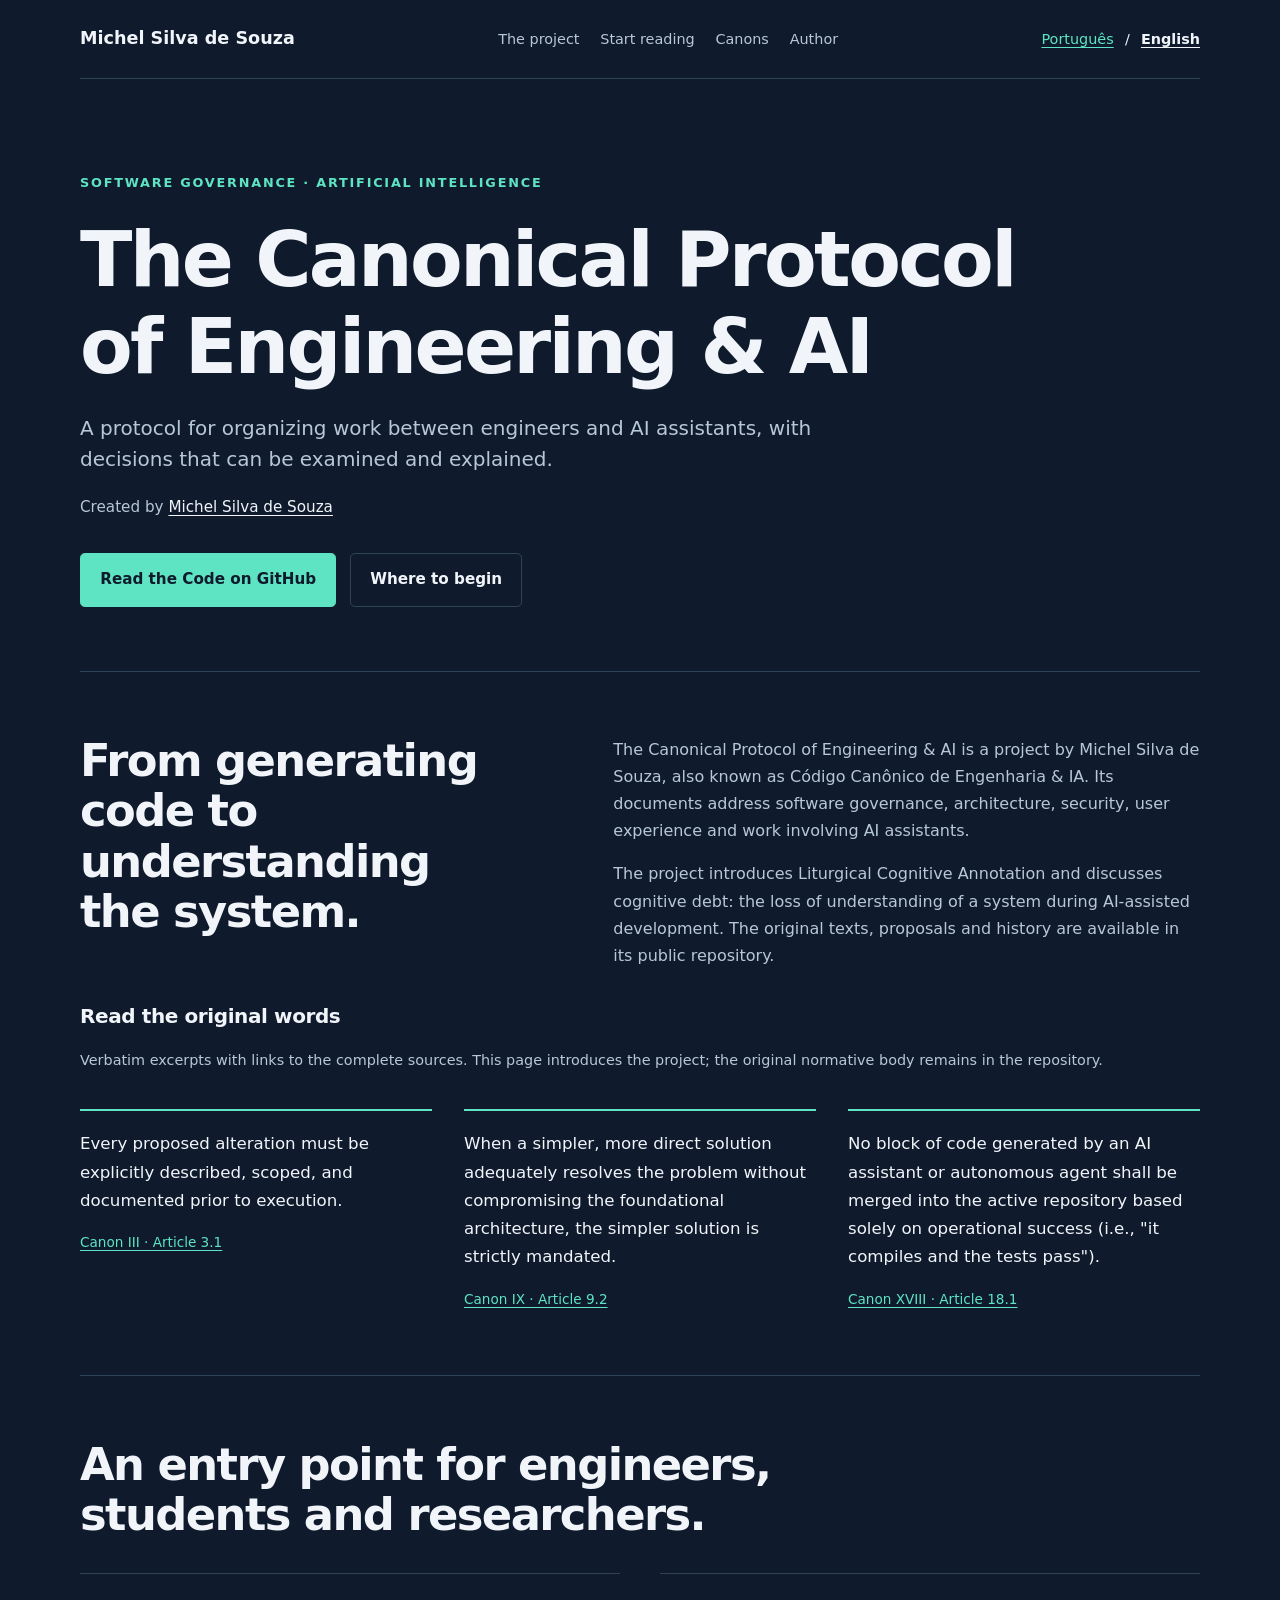
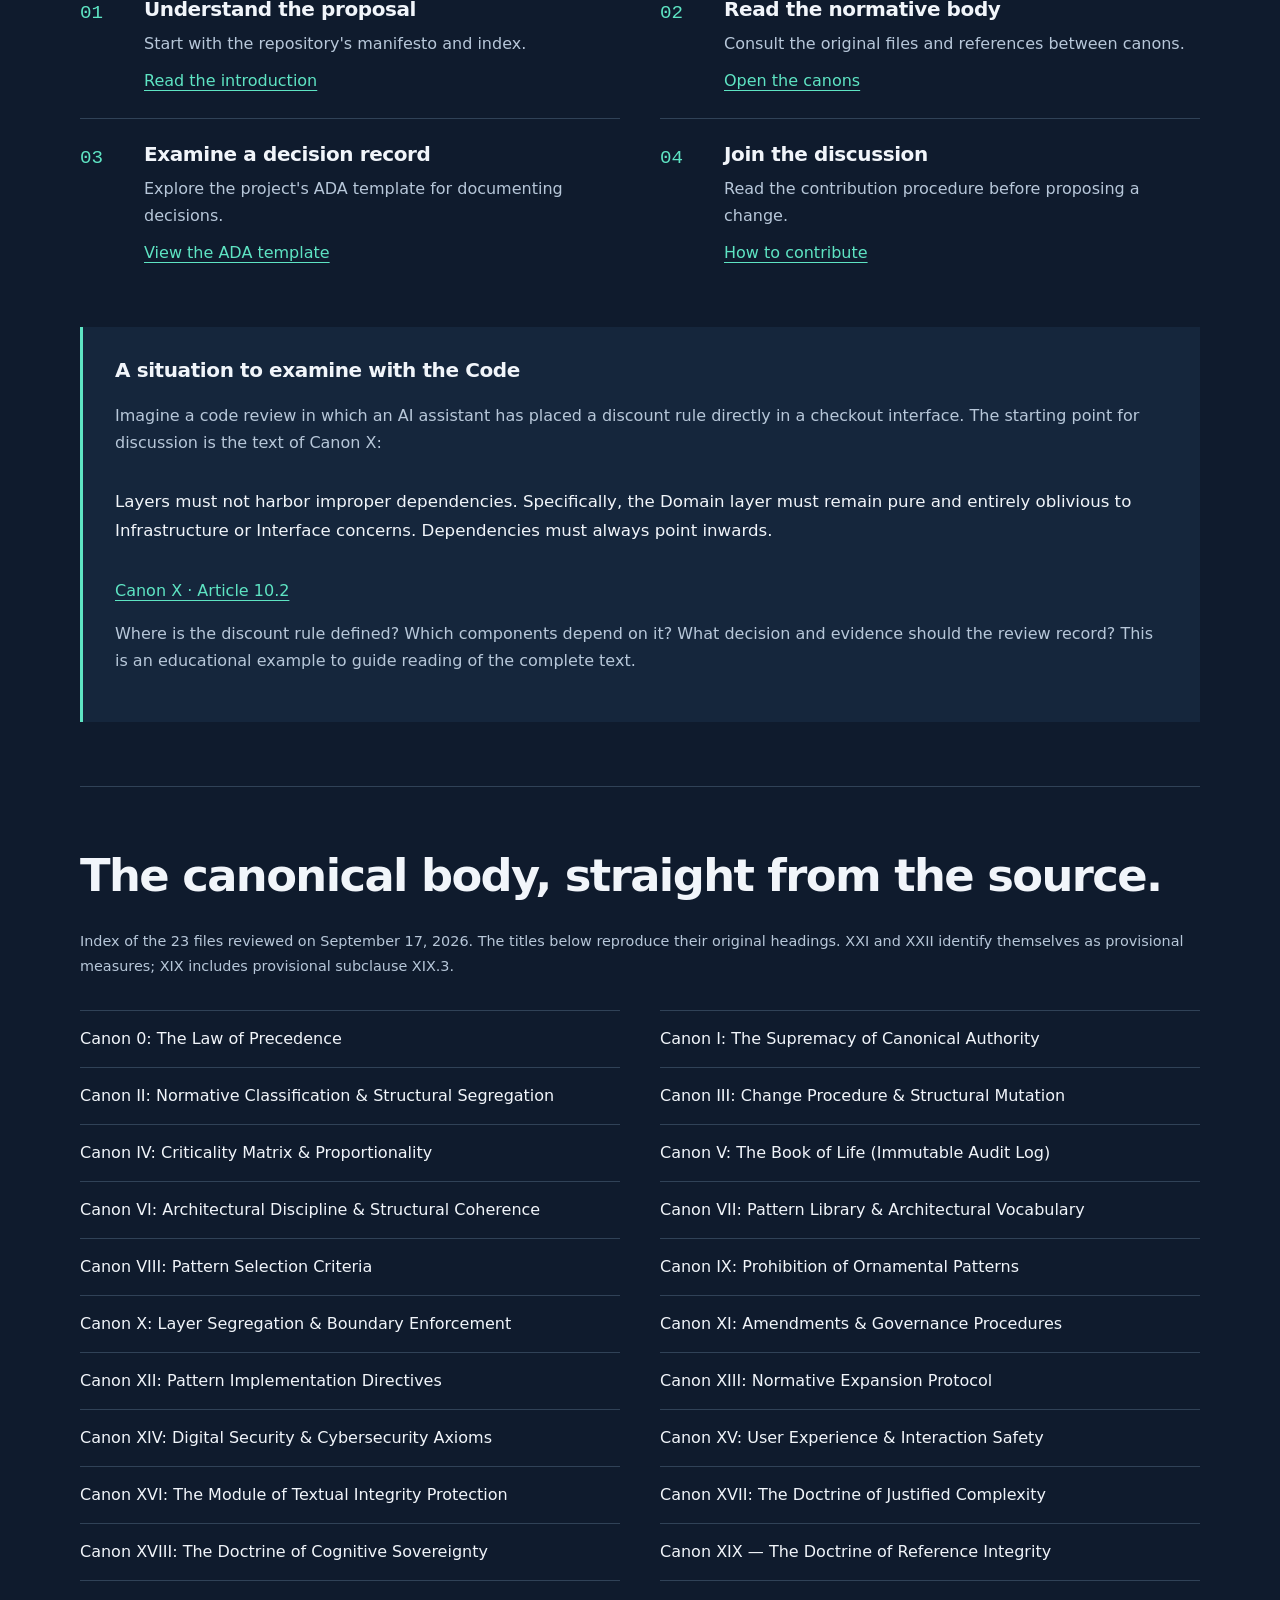
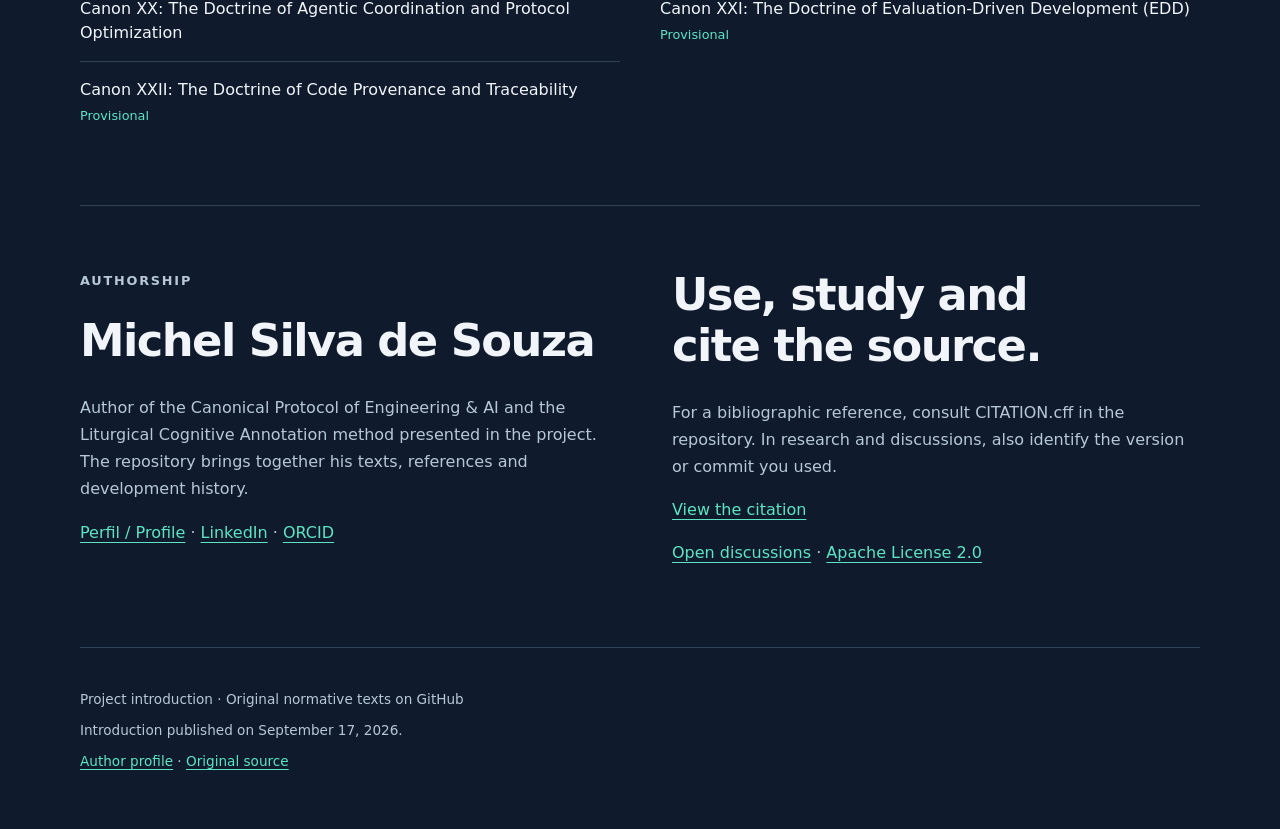
==== canonical-engineering-ai/index.html @ 87d405fc "docs: publish bilingual Canonical Protocol introduction with search metadata Add source-linked proje" ====
<!doctype html>
<html lang="en">
<head>
<!-- Class C: project presentation. Original normative text is maintained in the source repository. -->
<meta charset="utf-8">
<meta name="viewport" content="width=device-width, initial-scale=1">
<title>Canonical Protocol of Engineering &amp; AI | Michel Silva de Souza</title>
<meta name="description" content="Explore Michel Silva de Souza's Canonical Protocol of Engineering &amp; AI: software governance, architecture and cognitive sovereignty, with links to the original canons.">
<meta name="author" content="Michel Silva de Souza">
<meta name="robots" content="index, follow, max-snippet:-1, max-image-preview:large">
<meta name="theme-color" content="#0f1b2d">
<link rel="canonical" href="https://njfw50.github.io/canonical-engineering-ai/">
<link rel="alternate" hreflang="pt-BR" href="https://njfw50.github.io/codigo-canonico-engenharia-ia/">
<link rel="alternate" hreflang="en" href="https://njfw50.github.io/canonical-engineering-ai/">
<link rel="alternate" hreflang="x-default" href="https://njfw50.github.io/codigo-canonico-engenharia-ia/">
<meta property="og:type" content="website">
<meta property="og:title" content="Canonical Protocol of Engineering &amp; AI | Michel Silva de Souza">
<meta property="og:description" content="Explore Michel Silva de Souza's Canonical Protocol of Engineering &amp; AI: software governance, architecture and cognitive sovereignty, with links to the original canons.">
<meta property="og:url" content="https://njfw50.github.io/canonical-engineering-ai/">
<meta property="og:locale" content="en_US">
<meta name="twitter:card" content="summary">
<meta name="twitter:title" content="Canonical Protocol of Engineering &amp; AI | Michel Silva de Souza">
<meta name="twitter:description" content="Explore Michel Silva de Souza's Canonical Protocol of Engineering &amp; AI: software governance, architecture and cognitive sovereignty, with links to the original canons.">
<link rel="icon" type="image/svg+xml" href="data:image/svg+xml,%3Csvg xmlns='http://www.w3.org/2000/svg' viewBox='0 0 64 64'%3E%3Crect width='64' height='64' rx='12' fill='%230f1b2d'/%3E%3Ctext x='32' y='44' text-anchor='middle' font-family='system-ui' font-size='36' font-weight='800' fill='%235ee4c3'%3EC%3C/text%3E%3C/svg%3E">
<link rel="stylesheet" href="/canonical.css">
<script type="application/ld+json">{
  "@context": "https://schema.org",
  "@graph": [
    {
      "@type": "WebPage",
      "@id": "https://njfw50.github.io/canonical-engineering-ai/#page",
      "url": "https://njfw50.github.io/canonical-engineering-ai/",
      "name": "The Canonical Protocol of Engineering & AI",
      "description": "Explore Michel Silva de Souza's Canonical Protocol of Engineering & AI: software governance, architecture and cognitive sovereignty, with links to the original canons.",
      "inLanguage": "en",
      "mainEntity": {
        "@id": "https://github.com/njfw50/codigo-canonico-engenharia-ai#project"
      }
    },
    {
      "@type": "CreativeWork",
      "@id": "https://github.com/njfw50/codigo-canonico-engenharia-ai#project",
      "name": "The Canonical Protocol of Engineering & AI",
      "alternateName": "Código Canônico de Engenharia & IA",
      "url": "https://github.com/njfw50/codigo-canonico-engenharia-ai",
      "author": {
        "@type": "Person",
        "name": "Michel Silva de Souza",
        "url": "https://njfw50.github.io/"
      },
      "inLanguage": "en",
      "license": "https://github.com/njfw50/codigo-canonico-engenharia-ai/blob/main/LICENSE"
    }
  ]
}</script>
</head>
<body>
<a class="skip" href="#main">Skip to content</a>
<div class="wrap">
<header class="topbar">
<a class="brand" href="/">Michel Silva de Souza</a>
<nav aria-label="Main navigation"><a href="#projeto">The project</a><a href="#leitura">Start reading</a><a href="#canones">Canons</a><a href="#autoria">Author</a></nav>
<div class="languages" aria-label="Language"><a href="/codigo-canonico-engenharia-ia/" lang="pt-BR" hreflang="pt-BR">Português</a><span aria-hidden="true">/</span><a href="/canonical-engineering-ai/" lang="en" hreflang="en" aria-current="page">English</a></div>
</header>
<main id="main">
<div class="hero">
<p class="eyebrow">SOFTWARE GOVERNANCE · ARTIFICIAL INTELLIGENCE</p>
<h1>The Canonical Protocol of Engineering &amp; AI</h1>
<p class="lead">A protocol for organizing work between engineers and AI assistants, with decisions that can be examined and explained.</p>
<p class="byline">Created by <a class="name" href="#autoria">Michel Silva de Souza</a></p>
<div class="actions"><a class="button primary" href="https://github.com/njfw50/codigo-canonico-engenharia-ai">Read the Code on GitHub</a><a class="button secondary" href="#leitura">Where to begin</a></div>
</div>
<section class="content" id="projeto">
<div class="intro-grid"><h2>From generating code to understanding the system.</h2><div><p>The Canonical Protocol of Engineering & AI is a project by Michel Silva de Souza, also known as Código Canônico de Engenharia & IA. Its documents address software governance, architecture, security, user experience and work involving AI assistants.</p><p>The project introduces Liturgical Cognitive Annotation and discusses cognitive debt: the loss of understanding of a system during AI-assisted development. The original texts, proposals and history are available in its public repository.</p></div></div>
<h3>Read the original words</h3><p class="small">Verbatim excerpts with links to the complete sources. This page introduces the project; the original normative body remains in the repository.</p>
<div class="quotes"><figure><blockquote lang="en" cite="https://github.com/njfw50/codigo-canonico-engenharia-ai/blob/main/laws/law03_change_procedure.md">Every proposed alteration must be explicitly described, scoped, and documented prior to execution.</blockquote><figcaption><a href="https://github.com/njfw50/codigo-canonico-engenharia-ai/blob/main/laws/law03_change_procedure.md">Canon III · Article 3.1</a></figcaption></figure>
<figure><blockquote lang="en" cite="https://github.com/njfw50/codigo-canonico-engenharia-ai/blob/main/laws/law09_no_ornamental_patterns.md">When a simpler, more direct solution adequately resolves the problem without compromising the foundational architecture, the simpler solution is strictly mandated.</blockquote><figcaption><a href="https://github.com/njfw50/codigo-canonico-engenharia-ai/blob/main/laws/law09_no_ornamental_patterns.md">Canon IX · Article 9.2</a></figcaption></figure>
<figure><blockquote lang="en" cite="https://github.com/njfw50/codigo-canonico-engenharia-ai/blob/main/laws/law18_cognitive_sovereignty.md">No block of code generated by an AI assistant or autonomous agent shall be merged into the active repository based solely on operational success (i.e., &quot;it compiles and the tests pass&quot;).</blockquote><figcaption><a href="https://github.com/njfw50/codigo-canonico-engenharia-ai/blob/main/laws/law18_cognitive_sovereignty.md">Canon XVIII · Article 18.1</a></figcaption></figure></div>
</section>
<section class="content" id="leitura"><h2>An entry point for engineers, students and researchers.</h2>
<ol class="reading"><li><span class="number" aria-hidden="true">01</span><div><h3>Understand the proposal</h3><p>Start with the repository's manifesto and index.</p><a href="https://github.com/njfw50/codigo-canonico-engenharia-ai/blob/main/README.md">Read the introduction</a></div></li>
<li><span class="number" aria-hidden="true">02</span><div><h3>Read the normative body</h3><p>Consult the original files and references between canons.</p><a href="https://github.com/njfw50/codigo-canonico-engenharia-ai/tree/main/laws/">Open the canons</a></div></li>
<li><span class="number" aria-hidden="true">03</span><div><h3>Examine a decision record</h3><p>Explore the project's ADA template for documenting decisions.</p><a href="https://github.com/njfw50/codigo-canonico-engenharia-ai/blob/main/template/ADA_template.md">View the ADA template</a></div></li>
<li><span class="number" aria-hidden="true">04</span><div><h3>Join the discussion</h3><p>Read the contribution procedure before proposing a change.</p><a href="https://github.com/njfw50/codigo-canonico-engenharia-ai/blob/main/CONTRIBUTING.md">How to contribute</a></div></li></ol>
<aside class="example"><h3>A situation to examine with the Code</h3><p>Imagine a code review in which an AI assistant has placed a discount rule directly in a checkout interface. The starting point for discussion is the text of Canon X:</p><blockquote lang="en" cite="https://github.com/njfw50/codigo-canonico-engenharia-ai/blob/main/laws/law10_layer_separation.md">Layers must not harbor improper dependencies. Specifically, the Domain layer must remain pure and entirely oblivious to Infrastructure or Interface concerns. Dependencies must always point inwards.</blockquote><a href="https://github.com/njfw50/codigo-canonico-engenharia-ai/blob/main/laws/law10_layer_separation.md">Canon X · Article 10.2</a><p>Where is the discount rule defined? Which components depend on it? What decision and evidence should the review record? This is an educational example to guide reading of the complete text.</p></aside>
</section>
<section class="content" id="canones"><h2>The canonical body, straight from the source.</h2><p class="small">Index of the 23 files reviewed on September 17, 2026. The titles below reproduce their original headings. XXI and XXII identify themselves as provisional measures; XIX includes provisional subclause XIX.3.</p>
<ul class="canon-list"><li><a lang="en" href="https://github.com/njfw50/codigo-canonico-engenharia-ai/blob/main/laws/law00_precedence.md">Canon 0: The Law of Precedence</a></li>
<li><a lang="en" href="https://github.com/njfw50/codigo-canonico-engenharia-ai/blob/main/laws/law01_authority.md">Canon I: The Supremacy of Canonical Authority</a></li>
<li><a lang="en" href="https://github.com/njfw50/codigo-canonico-engenharia-ai/blob/main/laws/law02_classification.md">Canon II: Normative Classification &amp; Structural Segregation</a></li>
<li><a lang="en" href="https://github.com/njfw50/codigo-canonico-engenharia-ai/blob/main/laws/law03_change_procedure.md">Canon III: Change Procedure &amp; Structural Mutation</a></li>
<li><a lang="en" href="https://github.com/njfw50/codigo-canonico-engenharia-ai/blob/main/laws/law04_criticality.md">Canon IV: Criticality Matrix &amp; Proportionality</a></li>
<li><a lang="en" href="https://github.com/njfw50/codigo-canonico-engenharia-ai/blob/main/laws/law05_book_of_life.md">Canon V: The Book of Life (Immutable Audit Log)</a></li>
<li><a lang="en" href="https://github.com/njfw50/codigo-canonico-engenharia-ai/blob/main/laws/law06_architecture.md">Canon VI: Architectural Discipline &amp; Structural Coherence</a></li>
<li><a lang="en" href="https://github.com/njfw50/codigo-canonico-engenharia-ai/blob/main/laws/law07_pattern_library.md">Canon VII: Pattern Library &amp; Architectural Vocabulary</a></li>
<li><a lang="en" href="https://github.com/njfw50/codigo-canonico-engenharia-ai/blob/main/laws/law08_pattern_selection.md">Canon VIII: Pattern Selection Criteria</a></li>
<li><a lang="en" href="https://github.com/njfw50/codigo-canonico-engenharia-ai/blob/main/laws/law09_no_ornamental_patterns.md">Canon IX: Prohibition of Ornamental Patterns</a></li>
<li><a lang="en" href="https://github.com/njfw50/codigo-canonico-engenharia-ai/blob/main/laws/law10_layer_separation.md">Canon X: Layer Segregation &amp; Boundary Enforcement</a></li>
<li><a lang="en" href="https://github.com/njfw50/codigo-canonico-engenharia-ai/blob/main/laws/law11_amendments.md">Canon XI: Amendments &amp; Governance Procedures</a></li>
<li><a lang="en" href="https://github.com/njfw50/codigo-canonico-engenharia-ai/blob/main/laws/law12_pattern_implementation.md">Canon XII: Pattern Implementation Directives</a></li>
<li><a lang="en" href="https://github.com/njfw50/codigo-canonico-engenharia-ai/blob/main/laws/law13_normative_expansion.md">Canon XIII: Normative Expansion Protocol</a></li>
<li><a lang="en" href="https://github.com/njfw50/codigo-canonico-engenharia-ai/blob/main/laws/law14_cybersecurity.md">Canon XIV: Digital Security &amp; Cybersecurity Axioms</a></li>
<li><a lang="en" href="https://github.com/njfw50/codigo-canonico-engenharia-ai/blob/main/laws/law15_user_experience.md">Canon XV: User Experience &amp; Interaction Safety</a></li>
<li><a lang="en" href="https://github.com/njfw50/codigo-canonico-engenharia-ai/blob/main/laws/law16_text_integrity.md">Canon XVI: The Module of Textual Integrity Protection</a></li>
<li><a lang="en" href="https://github.com/njfw50/codigo-canonico-engenharia-ai/blob/main/laws/law17_justified_complexity.md">Canon XVII: The Doctrine of Justified Complexity</a></li>
<li><a lang="en" href="https://github.com/njfw50/codigo-canonico-engenharia-ai/blob/main/laws/law18_cognitive_sovereignty.md">Canon XVIII: The Doctrine of Cognitive Sovereignty</a></li>
<li><a lang="en" href="https://github.com/njfw50/codigo-canonico-engenharia-ai/blob/main/laws/law19_integrity_of_references.md">Canon XIX — The Doctrine of Reference Integrity</a></li>
<li><a lang="en" href="https://github.com/njfw50/codigo-canonico-engenharia-ai/blob/main/laws/law20_agentic_coordination.md">Canon XX: The Doctrine of Agentic Coordination and Protocol Optimization</a></li>
<li><a lang="en" href="https://github.com/njfw50/codigo-canonico-engenharia-ai/blob/main/laws/law21_evaluation_driven_development.md">Canon XXI: The Doctrine of Evaluation-Driven Development (EDD)</a><span class="status">Provisional</span></li>
<li><a lang="en" href="https://github.com/njfw50/codigo-canonico-engenharia-ai/blob/main/laws/law22_code_provenance.md">Canon XXII: The Doctrine of Code Provenance and Traceability</a><span class="status">Provisional</span></li></ul>
</section>
<section class="content" id="autoria"><div class="author-grid">
<div><p class="eyebrow">AUTHORSHIP</p><h2>Michel Silva de Souza</h2><p>Author of the Canonical Protocol of Engineering & AI and the Liturgical Cognitive Annotation method presented in the project. The repository brings together his texts, references and development history.</p><p><a href="/">Perfil / Profile</a> · <a href="https://www.linkedin.com/in/njfw23/">LinkedIn</a> · <a href="https://orcid.org/0009-0006-5209-4477">ORCID</a></p></div>
<div><h2>Use, study and cite the source.</h2><p>For a bibliographic reference, consult CITATION.cff in the repository. In research and discussions, also identify the version or commit you used.</p><p><a href="https://github.com/njfw50/codigo-canonico-engenharia-ai/blob/main/CITATION.cff">View the citation</a></p><p><a href="https://github.com/njfw50/codigo-canonico-engenharia-ai/discussions">Open discussions</a> · <a href="https://github.com/njfw50/codigo-canonico-engenharia-ai/blob/main/LICENSE">Apache License 2.0</a></p></div>
</div></section>
</main>
<footer><p>Project introduction · Original normative texts on GitHub</p><p>Introduction published on September 17, 2026.</p><p><a href="/">Author profile</a> · <a href="https://github.com/njfw50/codigo-canonico-engenharia-ai">Original source</a></p></footer>
</div>
</body>
</html>
---- canonical.css ----
/* Class C — presentation only. Shared rules keep the two language pages visually consistent. */
:root{color-scheme:dark;--bg:#0f1b2d;--panel:#15263c;--text:#f1f5fa;--muted:#b7c7d9;--accent:#5ee4c3;--line:#304257;--width:1120px}
*{box-sizing:border-box}html{scroll-behavior:smooth;scroll-padding-top:2rem}body{margin:0;background:var(--bg);color:var(--text);font:1rem/1.7 system-ui,-apple-system,BlinkMacSystemFont,"Segoe UI",sans-serif}a{color:var(--accent);text-underline-offset:.22em}a:hover{text-decoration-thickness:.15em}a:focus-visible,summary:focus-visible{outline:3px solid #fff;outline-offset:5px}::selection{background:var(--accent);color:var(--bg)}.wrap{width:min(var(--width),calc(100% - 3rem));margin:auto}.skip{position:absolute;left:1rem;top:-5rem;padding:.7rem;background:var(--text);color:var(--bg);z-index:10}.skip:focus{top:1rem}.topbar{display:flex;align-items:center;justify-content:space-between;gap:1.4rem;padding:1.5rem 0;border-bottom:1px solid var(--line);flex-wrap:wrap}.brand{font-weight:800;text-decoration:none;font-size:1.1rem;color:var(--text)}nav{display:flex;gap:1.3rem;flex-wrap:wrap}nav a{font-size:.9rem;color:var(--muted);text-decoration:none}.languages{display:flex;gap:.7rem;font-size:.9rem}.languages [aria-current]{color:var(--text);font-weight:700}.hero{padding:5.8rem 0 4rem;max-width:960px}.eyebrow{font-size:.8rem;letter-spacing:.14em;color:var(--accent);font-weight:750;margin:0 0 1.5rem}h1,h2,h3{line-height:1.13;letter-spacing:-.035em;text-wrap:balance}h1{font-size:clamp(2.6rem,6.2vw,4.8rem);max-width:1000px;margin:0 0 1.4rem}h2{font-size:clamp(1.9rem,3.7vw,2.8rem);margin:0 0 1.7rem}h3{font-size:1.25rem;letter-spacing:-.02em}.lead{font-size:1.25rem;max-width:740px;color:var(--muted);line-height:1.55}.byline{font-size:.95rem;color:var(--muted)}.actions{display:flex;flex-wrap:wrap;gap:.85rem;margin-top:2rem}.button{display:inline-flex;align-items:center;justify-content:center;padding:.8rem 1.2rem;border:1px solid var(--accent);border-radius:.3rem;text-decoration:none;font-weight:700;font-size:.95rem;min-height:48px}.button.primary{background:var(--accent);color:var(--bg)}.button.secondary{color:var(--text);border-color:var(--line)}section.content{padding:4rem 0;border-top:1px solid var(--line)}.intro-grid{display:grid;grid-template-columns:1fr 1.25fr;gap:4rem}.intro-grid p{margin-top:0;color:var(--muted)}.small{font-size:.9rem;color:var(--muted)}.quotes{display:grid;grid-template-columns:repeat(3,minmax(0,1fr));gap:2rem;margin:2.3rem 0 0}.quotes figure{margin:0;padding-top:1.2rem;border-top:2px solid var(--accent)}blockquote{margin:0 0 1rem;font-size:1.04rem;line-height:1.7}figcaption{font-size:.85rem}.reading{list-style:none;padding:0;margin:2rem 0;display:grid;grid-template-columns:1fr 1fr;gap:0 2.5rem}.reading li{display:grid;grid-template-columns:3rem 1fr;gap:1rem;padding:1.5rem 0;border-top:1px solid var(--line)}.number{font:1.2rem/1.3 ui-monospace,monospace;color:var(--accent);padding-top:.2rem}.reading h3{margin:0 0 .6rem}.reading p{margin:0 0 .6rem;color:var(--muted)}.example{background:var(--panel);border-left:3px solid var(--accent);padding:2rem;margin-top:2.3rem}.example h3{margin-top:0}.example p{color:var(--muted)}.example blockquote{padding:1rem 0}.canon-list{list-style:none;margin:2rem 0 0;padding:0;display:grid;grid-template-columns:1fr 1fr;column-gap:2.5rem}.canon-list li{border-top:1px solid var(--line);padding:1rem 0;line-height:1.5;break-inside:avoid}.canon-list a{color:var(--text);text-decoration:none;display:block}.canon-list a:hover{color:var(--accent)}.status{color:var(--accent);font-size:.8rem;display:block;margin-top:.25rem}.author-grid{display:grid;grid-template-columns:1fr 1fr;gap:4rem}.author-grid p{color:var(--muted)}footer{border-top:1px solid var(--line);padding:2rem 0 3rem;font-size:.85rem;color:var(--muted)}footer p{margin:.5rem 0}.name{color:var(--text)}@media(max-width:760px){.wrap{width:calc(100% - 2rem)}.topbar{gap:1rem}.topbar nav{order:3;width:100%;gap:1rem}.hero{padding:3.5rem 0 3rem}.intro-grid,.quotes,.reading,.canon-list,.author-grid{grid-template-columns:1fr;gap:1.5rem}.canon-list{gap:0}section.content{padding:3rem 0}.intro-grid h2{margin-bottom:0}.example{padding:1.3rem}.lead{font-size:1.15rem}.actions .button{flex-grow:1}}@media(prefers-reduced-motion:reduce){html{scroll-behavior:auto}}
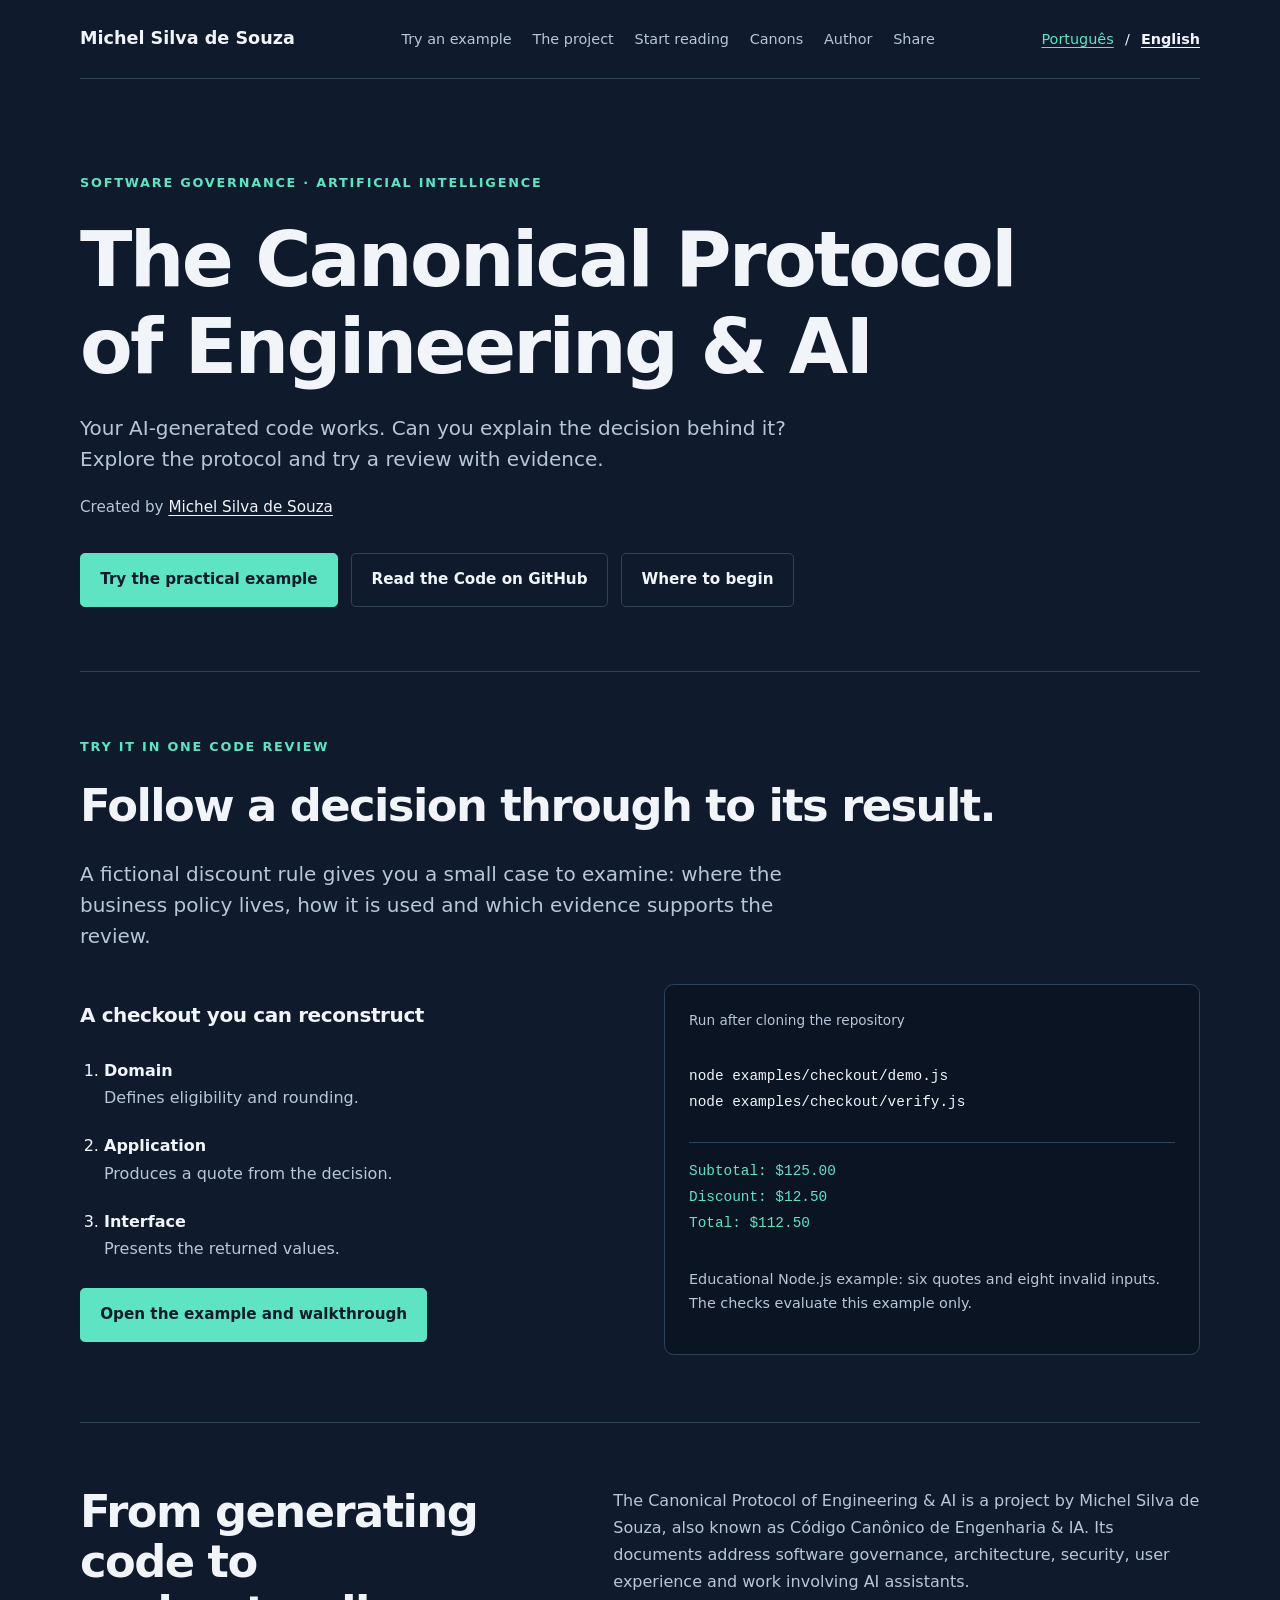
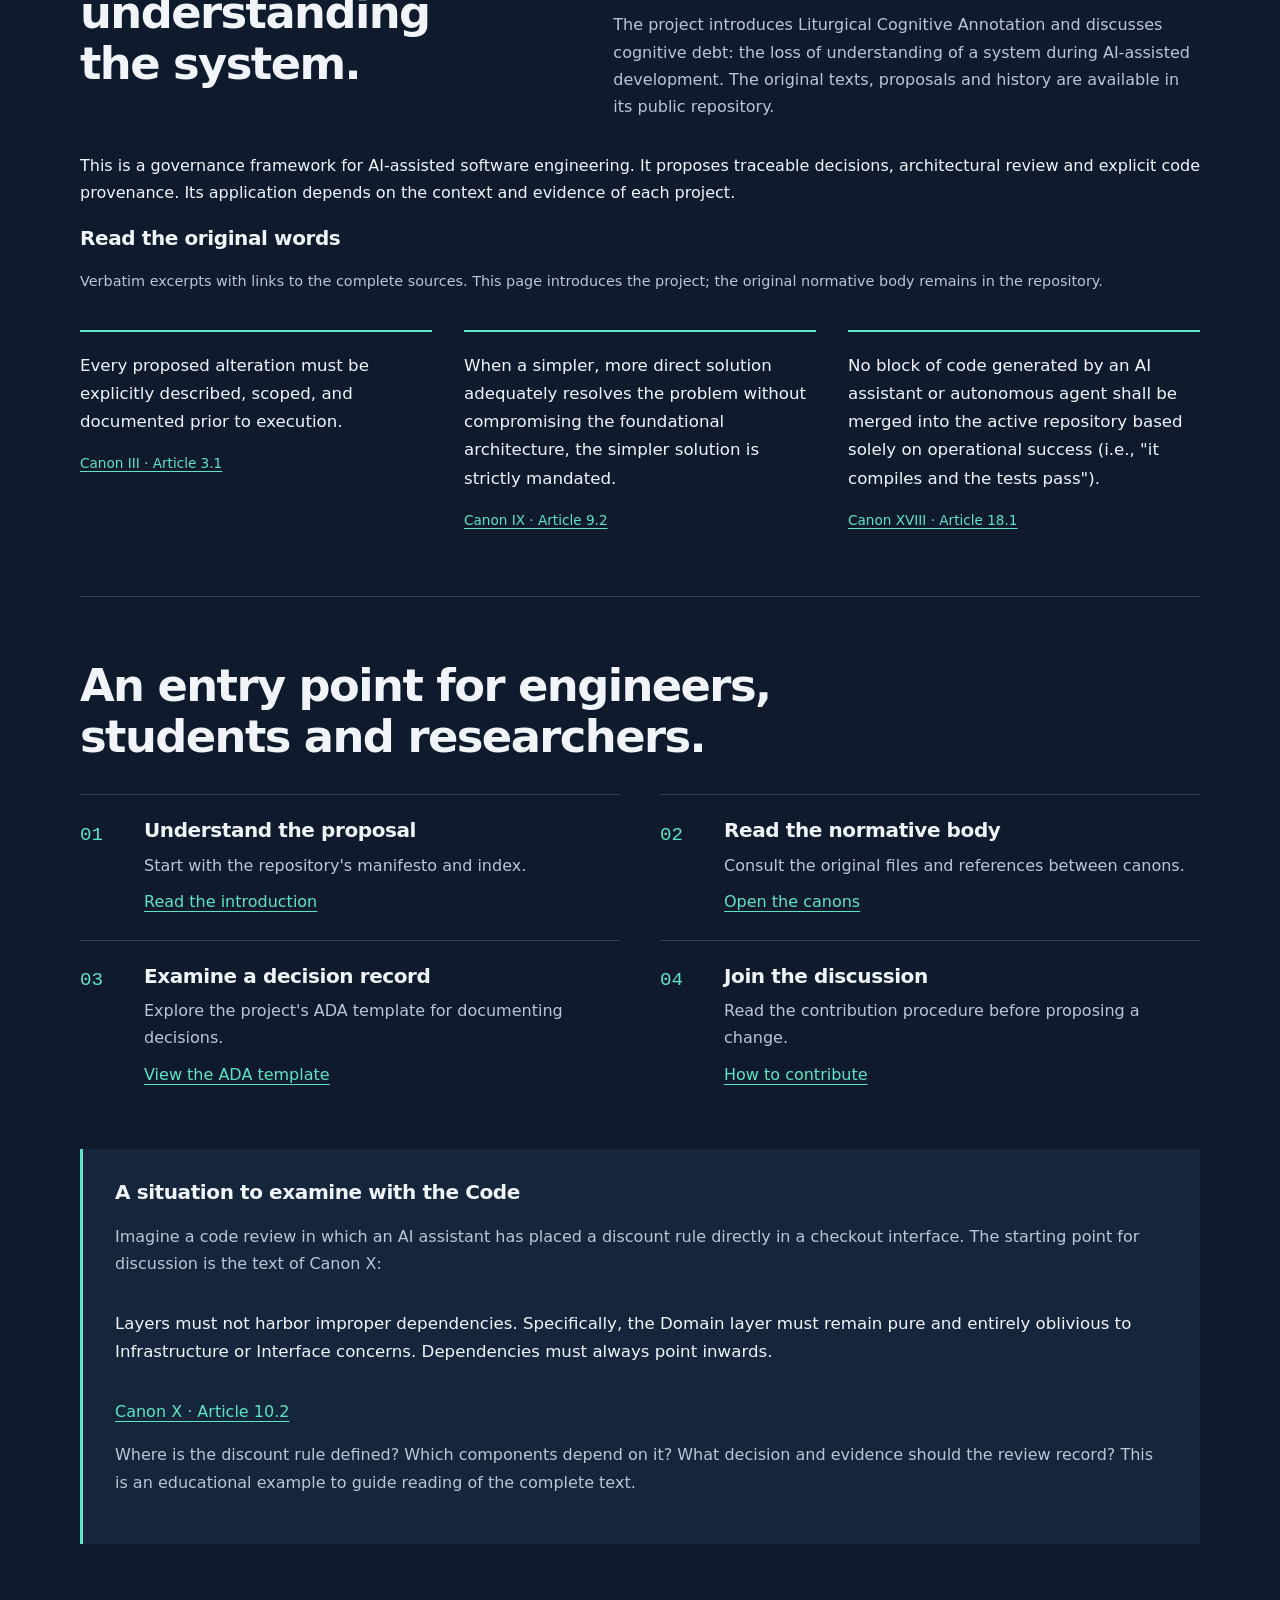
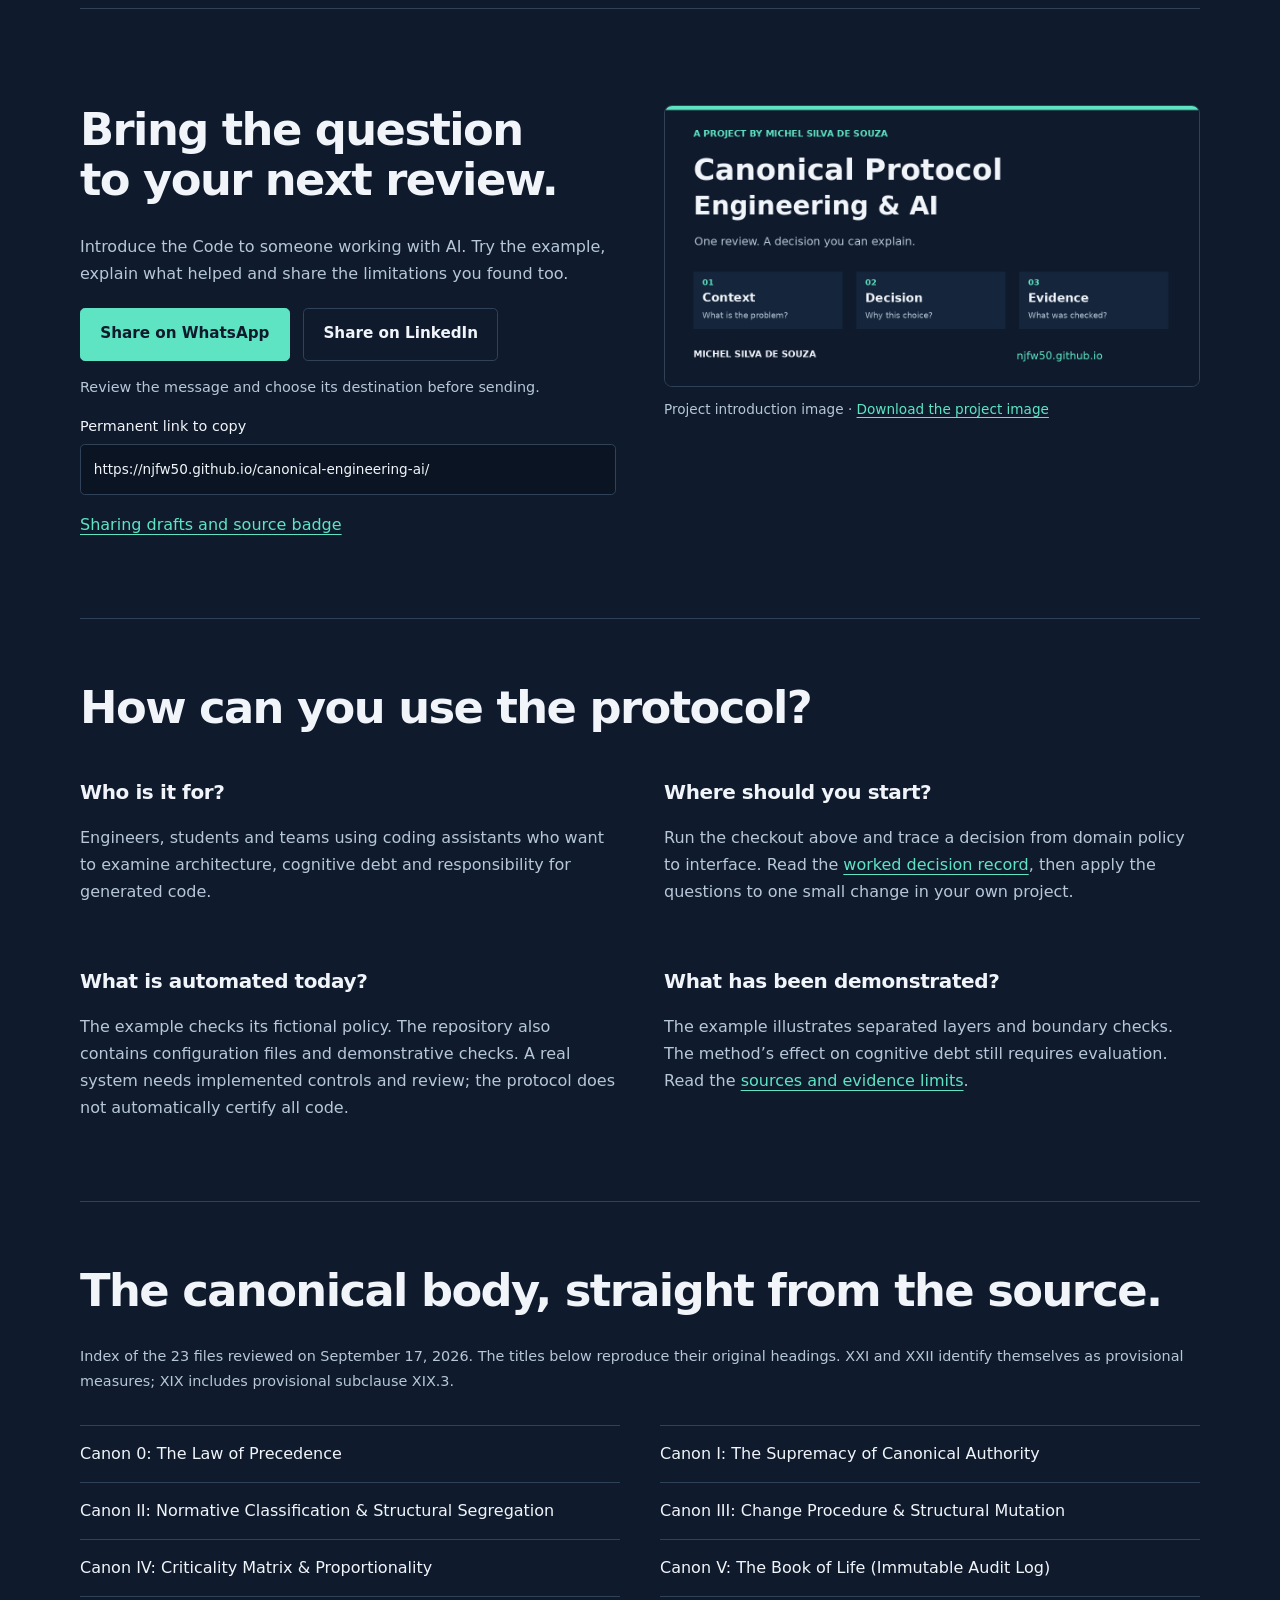
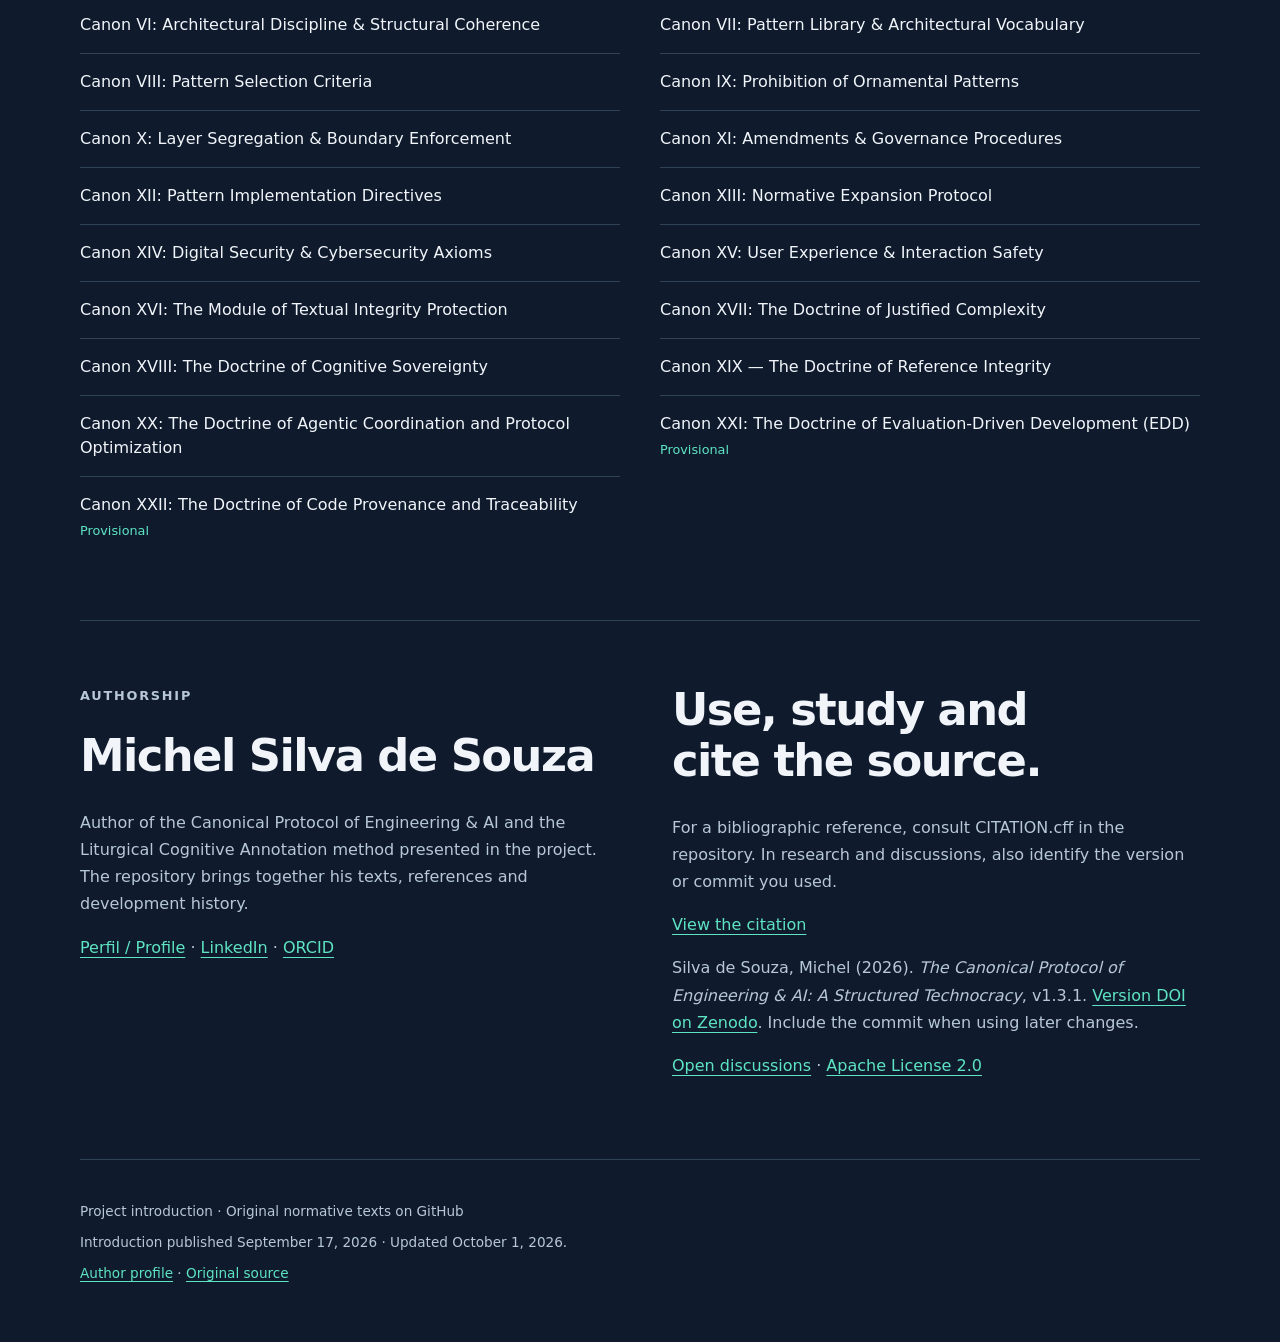
==== commit c985f663: "docs: publish bilingual practical introduction and sharing metadata Continues source issues #5 and #" ====
--- a/canonical-engineering-ai/index.html
+++ b/canonical-engineering-ai/index.html
@@ -5,7 +5,7 @@
 <meta charset="utf-8">
 <meta name="viewport" content="width=device-width, initial-scale=1">
 <title>Canonical Protocol of Engineering &amp; AI | Michel Silva de Souza</title>
-<meta name="description" content="Explore Michel Silva de Souza's Canonical Protocol of Engineering &amp; AI: software governance, architecture and cognitive sovereignty, with links to the original canons.">
+<meta name="description" content="AI-assisted software governance by Michel Silva de Souza: explore the Canonical Protocol, run a checkout example and trace decisions to evidence.">
 <meta name="author" content="Michel Silva de Souza">
 <meta name="robots" content="index, follow, max-snippet:-1, max-image-preview:large">
 <meta name="theme-color" content="#0f1b2d">
@@ -15,12 +15,20 @@
 <link rel="alternate" hreflang="x-default" href="https://njfw50.github.io/codigo-canonico-engenharia-ia/">
 <meta property="og:type" content="website">
 <meta property="og:title" content="Canonical Protocol of Engineering &amp; AI | Michel Silva de Souza">
-<meta property="og:description" content="Explore Michel Silva de Souza's Canonical Protocol of Engineering &amp; AI: software governance, architecture and cognitive sovereignty, with links to the original canons.">
+<meta property="og:description" content="AI-assisted software governance by Michel Silva de Souza: explore the Canonical Protocol, run a checkout example and trace decisions to evidence.">
 <meta property="og:url" content="https://njfw50.github.io/canonical-engineering-ai/">
 <meta property="og:locale" content="en_US">
-<meta name="twitter:card" content="summary">
+<meta property="og:locale:alternate" content="pt_BR">
+<meta property="og:image" content="https://njfw50.github.io/assets/canonical/preview-en.png">
+<meta property="og:image:type" content="image/png">
+<meta property="og:image:width" content="1200">
+<meta property="og:image:height" content="630">
+<meta property="og:image:alt" content="Canonical Protocol of Engineering and AI, by Michel Silva de Souza. Context, decision and evidence in a code review.">
+<meta name="twitter:image" content="https://njfw50.github.io/assets/canonical/preview-en.png">
+<meta name="twitter:image:alt" content="Canonical Protocol of Engineering and AI, by Michel Silva de Souza. Context, decision and evidence in a code review.">
+<meta name="twitter:card" content="summary_large_image">
 <meta name="twitter:title" content="Canonical Protocol of Engineering &amp; AI | Michel Silva de Souza">
-<meta name="twitter:description" content="Explore Michel Silva de Souza's Canonical Protocol of Engineering &amp; AI: software governance, architecture and cognitive sovereignty, with links to the original canons.">
+<meta name="twitter:description" content="AI-assisted software governance by Michel Silva de Souza: explore the Canonical Protocol, run a checkout example and trace decisions to evidence.">
 <link rel="icon" type="image/svg+xml" href="data:image/svg+xml,%3Csvg xmlns='http://www.w3.org/2000/svg' viewBox='0 0 64 64'%3E%3Crect width='64' height='64' rx='12' fill='%230f1b2d'/%3E%3Ctext x='32' y='44' text-anchor='middle' font-family='system-ui' font-size='36' font-weight='800' fill='%235ee4c3'%3EC%3C/text%3E%3C/svg%3E">
 <link rel="stylesheet" href="/canonical.css">
 <script type="application/ld+json">{
@@ -31,25 +39,34 @@
       "@id": "https://njfw50.github.io/canonical-engineering-ai/#page",
       "url": "https://njfw50.github.io/canonical-engineering-ai/",
       "name": "The Canonical Protocol of Engineering & AI",
-      "description": "Explore Michel Silva de Souza's Canonical Protocol of Engineering & AI: software governance, architecture and cognitive sovereignty, with links to the original canons.",
+      "description": "AI-assisted software governance by Michel Silva de Souza: explore the Canonical Protocol, run a checkout example and trace decisions to evidence.",
       "inLanguage": "en",
       "mainEntity": {
         "@id": "https://github.com/njfw50/codigo-canonico-engenharia-ai#project"
-      }
+      },
+      "image": "https://njfw50.github.io/assets/canonical/preview-en.png",
+      "dateModified": "2026-10-01"
     },
     {
       "@type": "CreativeWork",
       "@id": "https://github.com/njfw50/codigo-canonico-engenharia-ai#project",
       "name": "The Canonical Protocol of Engineering & AI",
-      "alternateName": "Código Canônico de Engenharia & IA",
+      "alternateName": ["Código Canônico de Engenharia & IA", "Código Canônico de Engenharia AI"],
       "url": "https://github.com/njfw50/codigo-canonico-engenharia-ai",
       "author": {
         "@type": "Person",
         "name": "Michel Silva de Souza",
-        "url": "https://njfw50.github.io/"
+        "url": "https://njfw50.github.io/",
+        "sameAs": [
+          "https://orcid.org/0009-0006-5209-4477"
+        ]
       },
       "inLanguage": "en",
-      "license": "https://github.com/njfw50/codigo-canonico-engenharia-ai/blob/main/LICENSE"
+      "license": "https://github.com/njfw50/codigo-canonico-engenharia-ai/blob/main/LICENSE",
+      "sameAs": [
+        "https://doi.org/10.5281/zenodo.19804968"
+      ],
+      "description": "A software-governance framework for AI-assisted engineering, architectural boundaries, cognitive sovereignty and traceable decisions."
     }
   ]
 }</script>
@@ -59,19 +76,31 @@
 <div class="wrap">
 <header class="topbar">
 <a class="brand" href="/">Michel Silva de Souza</a>
-<nav aria-label="Main navigation"><a href="#projeto">The project</a><a href="#leitura">Start reading</a><a href="#canones">Canons</a><a href="#autoria">Author</a></nav>
+<nav aria-label="Main navigation"><a href="#experimento">Try an example</a><a href="#projeto">The project</a><a href="#leitura">Start reading</a><a href="#canones">Canons</a><a href="#autoria">Author</a><a href="#compartilhar">Share</a></nav>
 <div class="languages" aria-label="Language"><a href="/codigo-canonico-engenharia-ia/" lang="pt-BR" hreflang="pt-BR">Português</a><span aria-hidden="true">/</span><a href="/canonical-engineering-ai/" lang="en" hreflang="en" aria-current="page">English</a></div>
 </header>
 <main id="main">
 <div class="hero">
 <p class="eyebrow">SOFTWARE GOVERNANCE · ARTIFICIAL INTELLIGENCE</p>
 <h1>The Canonical Protocol of Engineering &amp; AI</h1>
-<p class="lead">A protocol for organizing work between engineers and AI assistants, with decisions that can be examined and explained.</p>
+<p class="lead">Your AI-generated code works. Can you explain the decision behind it? Explore the protocol and try a review with evidence.</p>
 <p class="byline">Created by <a class="name" href="#autoria">Michel Silva de Souza</a></p>
-<div class="actions"><a class="button primary" href="https://github.com/njfw50/codigo-canonico-engenharia-ai">Read the Code on GitHub</a><a class="button secondary" href="#leitura">Where to begin</a></div>
+<div class="actions"><a class="button primary" href="#experimento">Try the practical example</a><a class="button secondary" href="https://github.com/njfw50/codigo-canonico-engenharia-ai">Read the Code on GitHub</a><a class="button secondary" href="#leitura">Where to begin</a></div>
 </div>
+<section class="content" id="experimento" aria-labelledby="practice-title">
+<p class="eyebrow">TRY IT IN ONE CODE REVIEW</p><h2 id="practice-title">Follow a decision through to its result.</h2>
+<p class="lead">A fictional discount rule gives you a small case to examine: where the business policy lives, how it is used and which evidence supports the review.</p>
+<div class="practice-grid"><div><h3>A checkout you can reconstruct</h3><ol class="review-steps"><li><strong>Domain</strong><span>Defines eligibility and rounding.</span></li><li><strong>Application</strong><span>Produces a quote from the decision.</span></li><li><strong>Interface</strong><span>Presents the returned values.</span></li></ol>
+<p><a class="button primary" href="https://github.com/njfw50/codigo-canonico-engenharia-ai/tree/main/examples/checkout">Open the example and walkthrough</a></p></div>
+<div class="terminal"><p>Run after cloning the repository</p><pre><code>node examples/checkout/demo.js
+node examples/checkout/verify.js</code></pre>
+<pre class="result"><code>Subtotal: $125.00
+Discount: $12.50
+Total: $112.50</code></pre><p class="small">Educational Node.js example: six quotes and eight invalid inputs. The checks evaluate this example only.</p></div></div>
+</section>
 <section class="content" id="projeto">
 <div class="intro-grid"><h2>From generating code to understanding the system.</h2><div><p>The Canonical Protocol of Engineering & AI is a project by Michel Silva de Souza, also known as Código Canônico de Engenharia & IA. Its documents address software governance, architecture, security, user experience and work involving AI assistants.</p><p>The project introduces Liturgical Cognitive Annotation and discusses cognitive debt: the loss of understanding of a system during AI-assisted development. The original texts, proposals and history are available in its public repository.</p></div></div>
+<p>This is a governance framework for AI-assisted software engineering. It proposes traceable decisions, architectural review and explicit code provenance. Its application depends on the context and evidence of each project.</p>
 <h3>Read the original words</h3><p class="small">Verbatim excerpts with links to the complete sources. This page introduces the project; the original normative body remains in the repository.</p>
 <div class="quotes"><figure><blockquote lang="en" cite="https://github.com/njfw50/codigo-canonico-engenharia-ai/blob/main/laws/law03_change_procedure.md">Every proposed alteration must be explicitly described, scoped, and documented prior to execution.</blockquote><figcaption><a href="https://github.com/njfw50/codigo-canonico-engenharia-ai/blob/main/laws/law03_change_procedure.md">Canon III · Article 3.1</a></figcaption></figure>
 <figure><blockquote lang="en" cite="https://github.com/njfw50/codigo-canonico-engenharia-ai/blob/main/laws/law09_no_ornamental_patterns.md">When a simpler, more direct solution adequately resolves the problem without compromising the foundational architecture, the simpler solution is strictly mandated.</blockquote><figcaption><a href="https://github.com/njfw50/codigo-canonico-engenharia-ai/blob/main/laws/law09_no_ornamental_patterns.md">Canon IX · Article 9.2</a></figcaption></figure>
@@ -84,6 +113,19 @@
 <li><span class="number" aria-hidden="true">04</span><div><h3>Join the discussion</h3><p>Read the contribution procedure before proposing a change.</p><a href="https://github.com/njfw50/codigo-canonico-engenharia-ai/blob/main/CONTRIBUTING.md">How to contribute</a></div></li></ol>
 <aside class="example"><h3>A situation to examine with the Code</h3><p>Imagine a code review in which an AI assistant has placed a discount rule directly in a checkout interface. The starting point for discussion is the text of Canon X:</p><blockquote lang="en" cite="https://github.com/njfw50/codigo-canonico-engenharia-ai/blob/main/laws/law10_layer_separation.md">Layers must not harbor improper dependencies. Specifically, the Domain layer must remain pure and entirely oblivious to Infrastructure or Interface concerns. Dependencies must always point inwards.</blockquote><a href="https://github.com/njfw50/codigo-canonico-engenharia-ai/blob/main/laws/law10_layer_separation.md">Canon X · Article 10.2</a><p>Where is the discount rule defined? Which components depend on it? What decision and evidence should the review record? This is an educational example to guide reading of the complete text.</p></aside>
 </section>
+<section class="content" id="compartilhar" aria-labelledby="share-title">
+<div class="share-grid"><div><h2 id="share-title">Bring the question to your next review.</h2><p>Introduce the Code to someone working with AI. Try the example, explain what helped and share the limitations you found too.</p>
+<div class="actions"><a class="button primary" rel="noopener noreferrer" target="_blank" href="https://wa.me/?text=Your%20AI-generated%20code%20works.%20Can%20you%20explain%20the%20decision%20behind%20it%3F%20Explore%20Michel%20Silva%20de%20Souza%E2%80%99s%20Canonical%20Protocol%20of%20Engineering%20%26%20AI%20and%20try%20a%20practical%20code%20review.%20https%3A%2F%2Fnjfw50.github.io%2Fcanonical-engineering-ai%2F">Share on WhatsApp</a><a class="button secondary" rel="noopener noreferrer" target="_blank" href="https://www.linkedin.com/sharing/share-offsite/?url=https%3A%2F%2Fnjfw50.github.io%2Fcanonical-engineering-ai%2F">Share on LinkedIn</a></div>
+<p class="small">Review the message and choose its destination before sending.</p>
+<label class="share-label" for="share-url">Permanent link to copy</label><input class="share-url" id="share-url" type="url" readonly value="https://njfw50.github.io/canonical-engineering-ai/">
+<p><a href="https://github.com/njfw50/codigo-canonico-engenharia-ai/blob/main/docs/SHARE.md">Sharing drafts and source badge</a></p></div>
+<figure class="share-preview"><img src="/assets/canonical/preview-en.png" alt="Canonical Protocol of Engineering and AI, by Michel Silva de Souza. Context, decision and evidence in a code review." width="1200" height="630" loading="lazy"><figcaption>Project introduction image · <a href="/assets/canonical/preview-en.png" download>Download the project image</a></figcaption></figure></div>
+</section>
+<section class="content" id="perguntas"><h2>How can you use the protocol?</h2><div class="faq-grid">
+<div><h3>Who is it for?</h3><p>Engineers, students and teams using coding assistants who want to examine architecture, cognitive debt and responsibility for generated code.</p></div>
+<div><h3>Where should you start?</h3><p>Run the checkout above and trace a decision from domain policy to interface. Read the <a href="https://github.com/njfw50/codigo-canonico-engenharia-ai/blob/main/examples/checkout/ADA.md">worked decision record</a>, then apply the questions to one small change in your own project.</p></div>
+<div><h3>What is automated today?</h3><p>The example checks its fictional policy. The repository also contains configuration files and demonstrative checks. A real system needs implemented controls and review; the protocol does not automatically certify all code.</p></div>
+<div><h3>What has been demonstrated?</h3><p>The example illustrates separated layers and boundary checks. The method’s effect on cognitive debt still requires evaluation. Read the <a href="https://github.com/njfw50/codigo-canonico-engenharia-ai/blob/main/docs/EVIDENCE.md">sources and evidence limits</a>.</p></div></div></section>
 <section class="content" id="canones"><h2>The canonical body, straight from the source.</h2><p class="small">Index of the 23 files reviewed on September 17, 2026. The titles below reproduce their original headings. XXI and XXII identify themselves as provisional measures; XIX includes provisional subclause XIX.3.</p>
 <ul class="canon-list"><li><a lang="en" href="https://github.com/njfw50/codigo-canonico-engenharia-ai/blob/main/laws/law00_precedence.md">Canon 0: The Law of Precedence</a></li>
 <li><a lang="en" href="https://github.com/njfw50/codigo-canonico-engenharia-ai/blob/main/laws/law01_authority.md">Canon I: The Supremacy of Canonical Authority</a></li>
@@ -111,10 +153,10 @@
 </section>
 <section class="content" id="autoria"><div class="author-grid">
 <div><p class="eyebrow">AUTHORSHIP</p><h2>Michel Silva de Souza</h2><p>Author of the Canonical Protocol of Engineering & AI and the Liturgical Cognitive Annotation method presented in the project. The repository brings together his texts, references and development history.</p><p><a href="/">Perfil / Profile</a> · <a href="https://www.linkedin.com/in/njfw23/">LinkedIn</a> · <a href="https://orcid.org/0009-0006-5209-4477">ORCID</a></p></div>
-<div><h2>Use, study and cite the source.</h2><p>For a bibliographic reference, consult CITATION.cff in the repository. In research and discussions, also identify the version or commit you used.</p><p><a href="https://github.com/njfw50/codigo-canonico-engenharia-ai/blob/main/CITATION.cff">View the citation</a></p><p><a href="https://github.com/njfw50/codigo-canonico-engenharia-ai/discussions">Open discussions</a> · <a href="https://github.com/njfw50/codigo-canonico-engenharia-ai/blob/main/LICENSE">Apache License 2.0</a></p></div>
+<div><h2>Use, study and cite the source.</h2><p>For a bibliographic reference, consult CITATION.cff in the repository. In research and discussions, also identify the version or commit you used.</p><p><a href="https://github.com/njfw50/codigo-canonico-engenharia-ai/blob/main/CITATION.cff">View the citation</a></p><p class="citation">Silva de Souza, Michel (2026). <em>The Canonical Protocol of Engineering &amp; AI: A Structured Technocracy</em>, v1.3.1. <a href="https://doi.org/10.5281/zenodo.21006705">Version DOI on Zenodo</a>. Include the commit when using later changes.</p><p><a href="https://github.com/njfw50/codigo-canonico-engenharia-ai/discussions">Open discussions</a> · <a href="https://github.com/njfw50/codigo-canonico-engenharia-ai/blob/main/LICENSE">Apache License 2.0</a></p></div>
 </div></section>
 </main>
-<footer><p>Project introduction · Original normative texts on GitHub</p><p>Introduction published on September 17, 2026.</p><p><a href="/">Author profile</a> · <a href="https://github.com/njfw50/codigo-canonico-engenharia-ai">Original source</a></p></footer>
+<footer><p>Project introduction · Original normative texts on GitHub</p><p>Introduction published September 17, 2026 · Updated October 1, 2026.</p><p><a href="/">Author profile</a> · <a href="https://github.com/njfw50/codigo-canonico-engenharia-ai">Original source</a></p></footer>
 </div>
 </body>
 </html>
--- a/canonical.css
+++ b/canonical.css
@@ -1,3 +1,14 @@
 /* Class C — presentation only. Shared rules keep the two language pages visually consistent. */
 :root{color-scheme:dark;--bg:#0f1b2d;--panel:#15263c;--text:#f1f5fa;--muted:#b7c7d9;--accent:#5ee4c3;--line:#304257;--width:1120px}
-*{box-sizing:border-box}html{scroll-behavior:smooth;scroll-padding-top:2rem}body{margin:0;background:var(--bg);color:var(--text);font:1rem/1.7 system-ui,-apple-system,BlinkMacSystemFont,"Segoe UI",sans-serif}a{color:var(--accent);text-underline-offset:.22em}a:hover{text-decoration-thickness:.15em}a:focus-visible,summary:focus-visible{outline:3px solid #fff;outline-offset:5px}::selection{background:var(--accent);color:var(--bg)}.wrap{width:min(var(--width),calc(100% - 3rem));margin:auto}.skip{position:absolute;left:1rem;top:-5rem;padding:.7rem;background:var(--text);color:var(--bg);z-index:10}.skip:focus{top:1rem}.topbar{display:flex;align-items:center;justify-content:space-between;gap:1.4rem;padding:1.5rem 0;border-bottom:1px solid var(--line);flex-wrap:wrap}.brand{font-weight:800;text-decoration:none;font-size:1.1rem;color:var(--text)}nav{display:flex;gap:1.3rem;flex-wrap:wrap}nav a{font-size:.9rem;color:var(--muted);text-decoration:none}.languages{display:flex;gap:.7rem;font-size:.9rem}.languages [aria-current]{color:var(--text);font-weight:700}.hero{padding:5.8rem 0 4rem;max-width:960px}.eyebrow{font-size:.8rem;letter-spacing:.14em;color:var(--accent);font-weight:750;margin:0 0 1.5rem}h1,h2,h3{line-height:1.13;letter-spacing:-.035em;text-wrap:balance}h1{font-size:clamp(2.6rem,6.2vw,4.8rem);max-width:1000px;margin:0 0 1.4rem}h2{font-size:clamp(1.9rem,3.7vw,2.8rem);margin:0 0 1.7rem}h3{font-size:1.25rem;letter-spacing:-.02em}.lead{font-size:1.25rem;max-width:740px;color:var(--muted);line-height:1.55}.byline{font-size:.95rem;color:var(--muted)}.actions{display:flex;flex-wrap:wrap;gap:.85rem;margin-top:2rem}.button{display:inline-flex;align-items:center;justify-content:center;padding:.8rem 1.2rem;border:1px solid var(--accent);border-radius:.3rem;text-decoration:none;font-weight:700;font-size:.95rem;min-height:48px}.button.primary{background:var(--accent);color:var(--bg)}.button.secondary{color:var(--text);border-color:var(--line)}section.content{padding:4rem 0;border-top:1px solid var(--line)}.intro-grid{display:grid;grid-template-columns:1fr 1.25fr;gap:4rem}.intro-grid p{margin-top:0;color:var(--muted)}.small{font-size:.9rem;color:var(--muted)}.quotes{display:grid;grid-template-columns:repeat(3,minmax(0,1fr));gap:2rem;margin:2.3rem 0 0}.quotes figure{margin:0;padding-top:1.2rem;border-top:2px solid var(--accent)}blockquote{margin:0 0 1rem;font-size:1.04rem;line-height:1.7}figcaption{font-size:.85rem}.reading{list-style:none;padding:0;margin:2rem 0;display:grid;grid-template-columns:1fr 1fr;gap:0 2.5rem}.reading li{display:grid;grid-template-columns:3rem 1fr;gap:1rem;padding:1.5rem 0;border-top:1px solid var(--line)}.number{font:1.2rem/1.3 ui-monospace,monospace;color:var(--accent);padding-top:.2rem}.reading h3{margin:0 0 .6rem}.reading p{margin:0 0 .6rem;color:var(--muted)}.example{background:var(--panel);border-left:3px solid var(--accent);padding:2rem;margin-top:2.3rem}.example h3{margin-top:0}.example p{color:var(--muted)}.example blockquote{padding:1rem 0}.canon-list{list-style:none;margin:2rem 0 0;padding:0;display:grid;grid-template-columns:1fr 1fr;column-gap:2.5rem}.canon-list li{border-top:1px solid var(--line);padding:1rem 0;line-height:1.5;break-inside:avoid}.canon-list a{color:var(--text);text-decoration:none;display:block}.canon-list a:hover{color:var(--accent)}.status{color:var(--accent);font-size:.8rem;display:block;margin-top:.25rem}.author-grid{display:grid;grid-template-columns:1fr 1fr;gap:4rem}.author-grid p{color:var(--muted)}footer{border-top:1px solid var(--line);padding:2rem 0 3rem;font-size:.85rem;color:var(--muted)}footer p{margin:.5rem 0}.name{color:var(--text)}@media(max-width:760px){.wrap{width:calc(100% - 2rem)}.topbar{gap:1rem}.topbar nav{order:3;width:100%;gap:1rem}.hero{padding:3.5rem 0 3rem}.intro-grid,.quotes,.reading,.canon-list,.author-grid{grid-template-columns:1fr;gap:1.5rem}.canon-list{gap:0}section.content{padding:3rem 0}.intro-grid h2{margin-bottom:0}.example{padding:1.3rem}.lead{font-size:1.15rem}.actions .button{flex-grow:1}}@media(prefers-reduced-motion:reduce){html{scroll-behavior:auto}}+*{box-sizing:border-box}html{scroll-behavior:smooth;scroll-padding-top:2rem}body{margin:0;background:var(--bg);color:var(--text);font:1rem/1.7 system-ui,-apple-system,BlinkMacSystemFont,"Segoe UI",sans-serif}a{color:var(--accent);text-underline-offset:.22em}a:hover{text-decoration-thickness:.15em}a:focus-visible,summary:focus-visible{outline:3px solid #fff;outline-offset:5px}::selection{background:var(--accent);color:var(--bg)}.wrap{width:min(var(--width),calc(100% - 3rem));margin:auto}.skip{position:absolute;left:1rem;top:-5rem;padding:.7rem;background:var(--text);color:var(--bg);z-index:10}.skip:focus{top:1rem}.topbar{display:flex;align-items:center;justify-content:space-between;gap:1.4rem;padding:1.5rem 0;border-bottom:1px solid var(--line);flex-wrap:wrap}.brand{font-weight:800;text-decoration:none;font-size:1.1rem;color:var(--text)}nav{display:flex;gap:1.3rem;flex-wrap:wrap}nav a{font-size:.9rem;color:var(--muted);text-decoration:none}.languages{display:flex;gap:.7rem;font-size:.9rem}.languages [aria-current]{color:var(--text);font-weight:700}.hero{padding:5.8rem 0 4rem;max-width:960px}.eyebrow{font-size:.8rem;letter-spacing:.14em;color:var(--accent);font-weight:750;margin:0 0 1.5rem}h1,h2,h3{line-height:1.13;letter-spacing:-.035em;text-wrap:balance}h1{font-size:clamp(2.6rem,6.2vw,4.8rem);max-width:1000px;margin:0 0 1.4rem}h2{font-size:clamp(1.9rem,3.7vw,2.8rem);margin:0 0 1.7rem}h3{font-size:1.25rem;letter-spacing:-.02em}.lead{font-size:1.25rem;max-width:740px;color:var(--muted);line-height:1.55}.byline{font-size:.95rem;color:var(--muted)}.actions{display:flex;flex-wrap:wrap;gap:.85rem;margin-top:2rem}.button{display:inline-flex;align-items:center;justify-content:center;padding:.8rem 1.2rem;border:1px solid var(--accent);border-radius:.3rem;text-decoration:none;font-weight:700;font-size:.95rem;min-height:48px}.button.primary{background:var(--accent);color:var(--bg)}.button.secondary{color:var(--text);border-color:var(--line)}section.content{padding:4rem 0;border-top:1px solid var(--line)}.intro-grid{display:grid;grid-template-columns:1fr 1.25fr;gap:4rem}.intro-grid p{margin-top:0;color:var(--muted)}.small{font-size:.9rem;color:var(--muted)}.quotes{display:grid;grid-template-columns:repeat(3,minmax(0,1fr));gap:2rem;margin:2.3rem 0 0}.quotes figure{margin:0;padding-top:1.2rem;border-top:2px solid var(--accent)}blockquote{margin:0 0 1rem;font-size:1.04rem;line-height:1.7}figcaption{font-size:.85rem}.reading{list-style:none;padding:0;margin:2rem 0;display:grid;grid-template-columns:1fr 1fr;gap:0 2.5rem}.reading li{display:grid;grid-template-columns:3rem 1fr;gap:1rem;padding:1.5rem 0;border-top:1px solid var(--line)}.number{font:1.2rem/1.3 ui-monospace,monospace;color:var(--accent);padding-top:.2rem}.reading h3{margin:0 0 .6rem}.reading p{margin:0 0 .6rem;color:var(--muted)}.example{background:var(--panel);border-left:3px solid var(--accent);padding:2rem;margin-top:2.3rem}.example h3{margin-top:0}.example p{color:var(--muted)}.example blockquote{padding:1rem 0}.canon-list{list-style:none;margin:2rem 0 0;padding:0;display:grid;grid-template-columns:1fr 1fr;column-gap:2.5rem}.canon-list li{border-top:1px solid var(--line);padding:1rem 0;line-height:1.5;break-inside:avoid}.canon-list a{color:var(--text);text-decoration:none;display:block}.canon-list a:hover{color:var(--accent)}.status{color:var(--accent);font-size:.8rem;display:block;margin-top:.25rem}.author-grid{display:grid;grid-template-columns:1fr 1fr;gap:4rem}.author-grid p{color:var(--muted)}footer{border-top:1px solid var(--line);padding:2rem 0 3rem;font-size:.85rem;color:var(--muted)}footer p{margin:.5rem 0}.name{color:var(--text)}@media(max-width:760px){.wrap{width:calc(100% - 2rem)}.topbar{gap:1rem}.topbar nav{order:3;width:100%;gap:1rem}.hero{padding:3.5rem 0 3rem}.intro-grid,.quotes,.reading,.canon-list,.author-grid{grid-template-columns:1fr;gap:1.5rem}.canon-list{gap:0}section.content{padding:3rem 0}.intro-grid h2{margin-bottom:0}.example{padding:1.3rem}.lead{font-size:1.15rem}.actions .button{flex-grow:1}}@media(prefers-reduced-motion:reduce){html{scroll-behavior:auto}}
+/* Class C: the example and sharing sections stay static and usable without scripts. */
+.practice-grid,.share-grid{display:grid;grid-template-columns:1fr 1fr;gap:3rem;align-items:start;margin-top:2rem}
+.review-steps{padding-left:1.5rem}.review-steps li{padding:.65rem 0}.review-steps strong,.review-steps span{display:block}.review-steps span{color:var(--muted)}
+.terminal{background:#0a1422;border:1px solid var(--line);border-radius:.6rem;padding:1.5rem;min-width:0}.terminal p:first-child{margin:0 0 1rem;font-size:.85rem;color:var(--muted)}
+pre{overflow:auto;font:clamp(.72rem,2.7vw,.9rem)/1.8 ui-monospace,SFMono-Regular,Consolas,monospace;padding:1rem 0;margin:0;tab-size:2}.result{color:var(--accent);border-top:1px solid var(--line);margin-top:.6rem}
+.share-grid>div{min-width:0}.share-grid p{color:var(--muted)}.share-grid .actions{margin-top:1.25rem}.share-label{display:block;font-size:.9rem;margin:.8rem 0 .35rem}
+.share-url{width:100%;min-width:0;background:#0a1422;color:var(--text);border:1px solid var(--line);border-radius:.3rem;padding:.8rem;font:inherit;font-size:.85rem;min-height:48px}
+.share-url:focus-visible{outline:3px solid var(--accent);outline-offset:3px}.share-preview{margin:0;min-width:0}.share-preview img{display:block;width:100%;height:auto;border:1px solid var(--line);border-radius:.5rem}.share-preview figcaption{margin-top:.7rem;color:var(--muted)}
+@media(max-width:760px){.practice-grid,.share-grid{grid-template-columns:1fr;gap:1.8rem}.terminal{padding:1.1rem}.review-steps{margin-bottom:1.5rem}}
+
+.faq-grid{display:grid;grid-template-columns:1fr 1fr;gap:1.8rem 3rem}.faq-grid p,.citation{color:var(--muted)}.citation{overflow-wrap:anywhere}@media(max-width:760px){.faq-grid{grid-template-columns:1fr}}
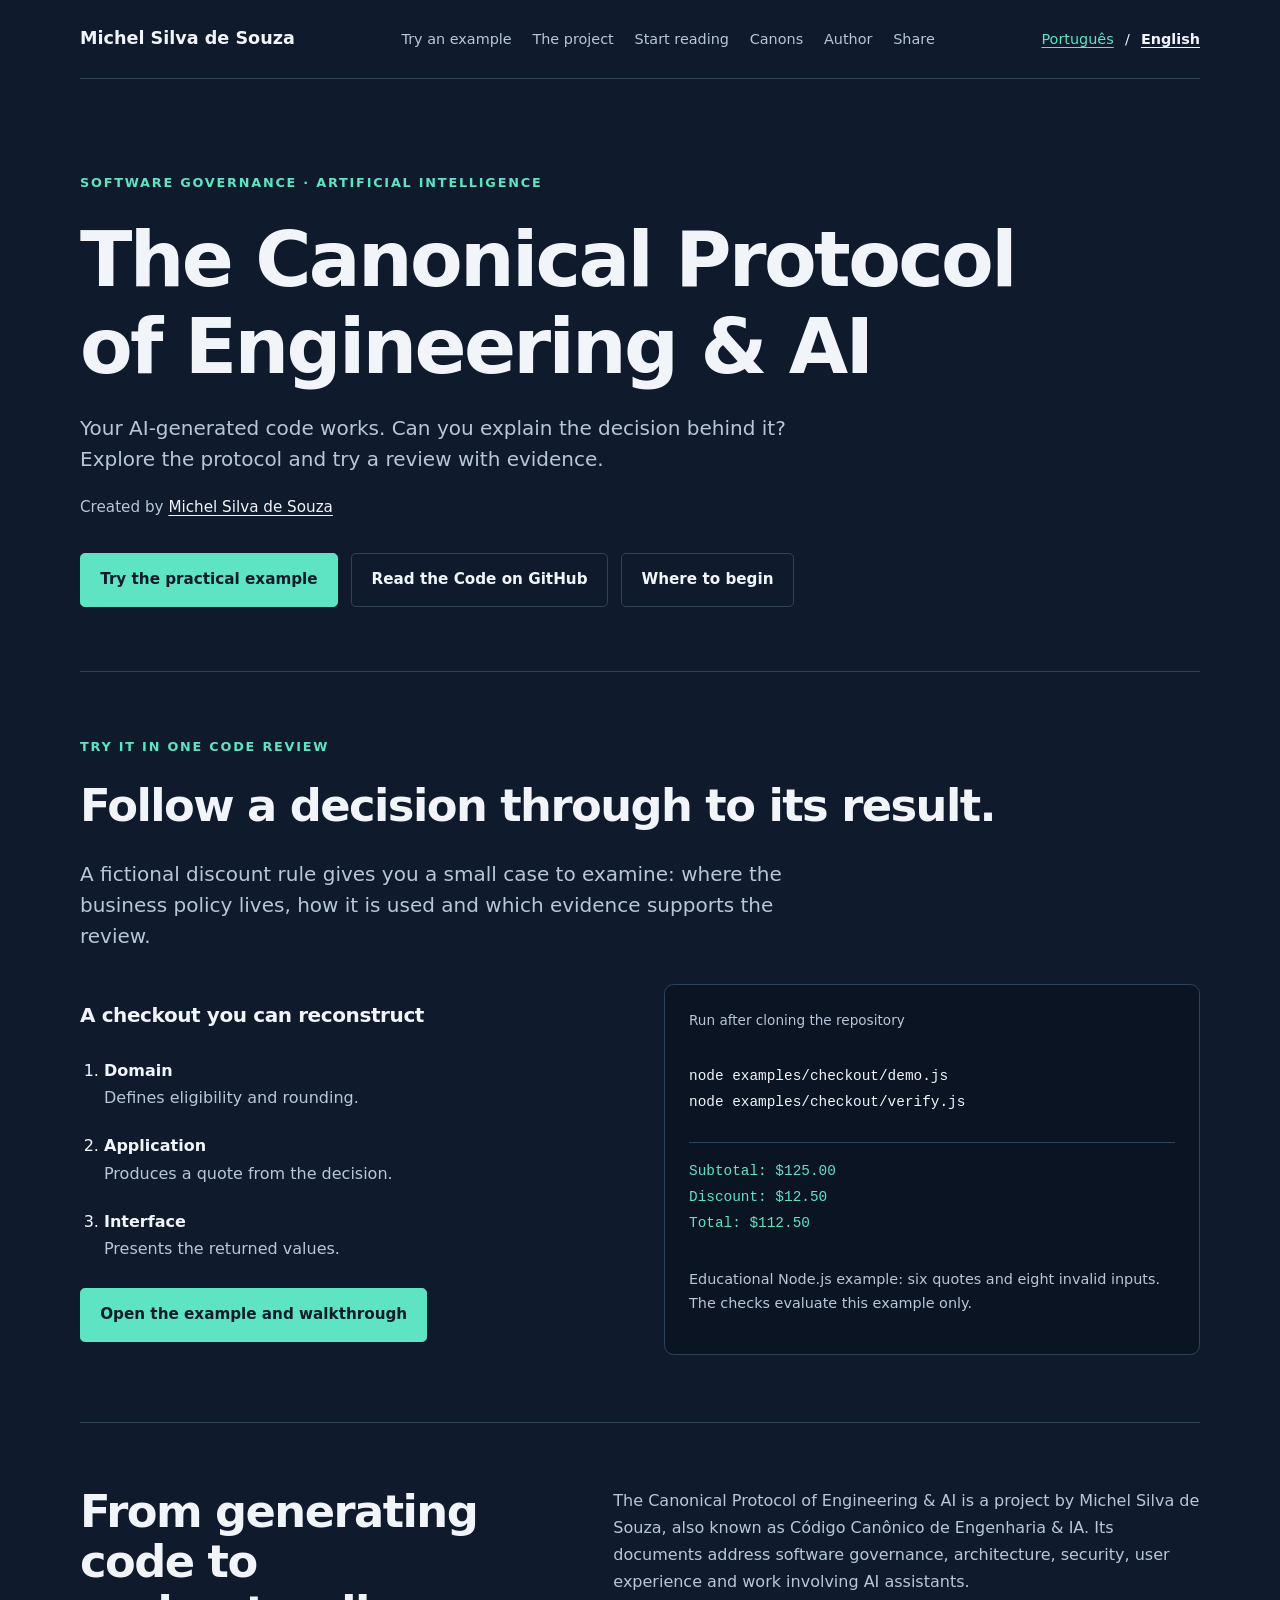
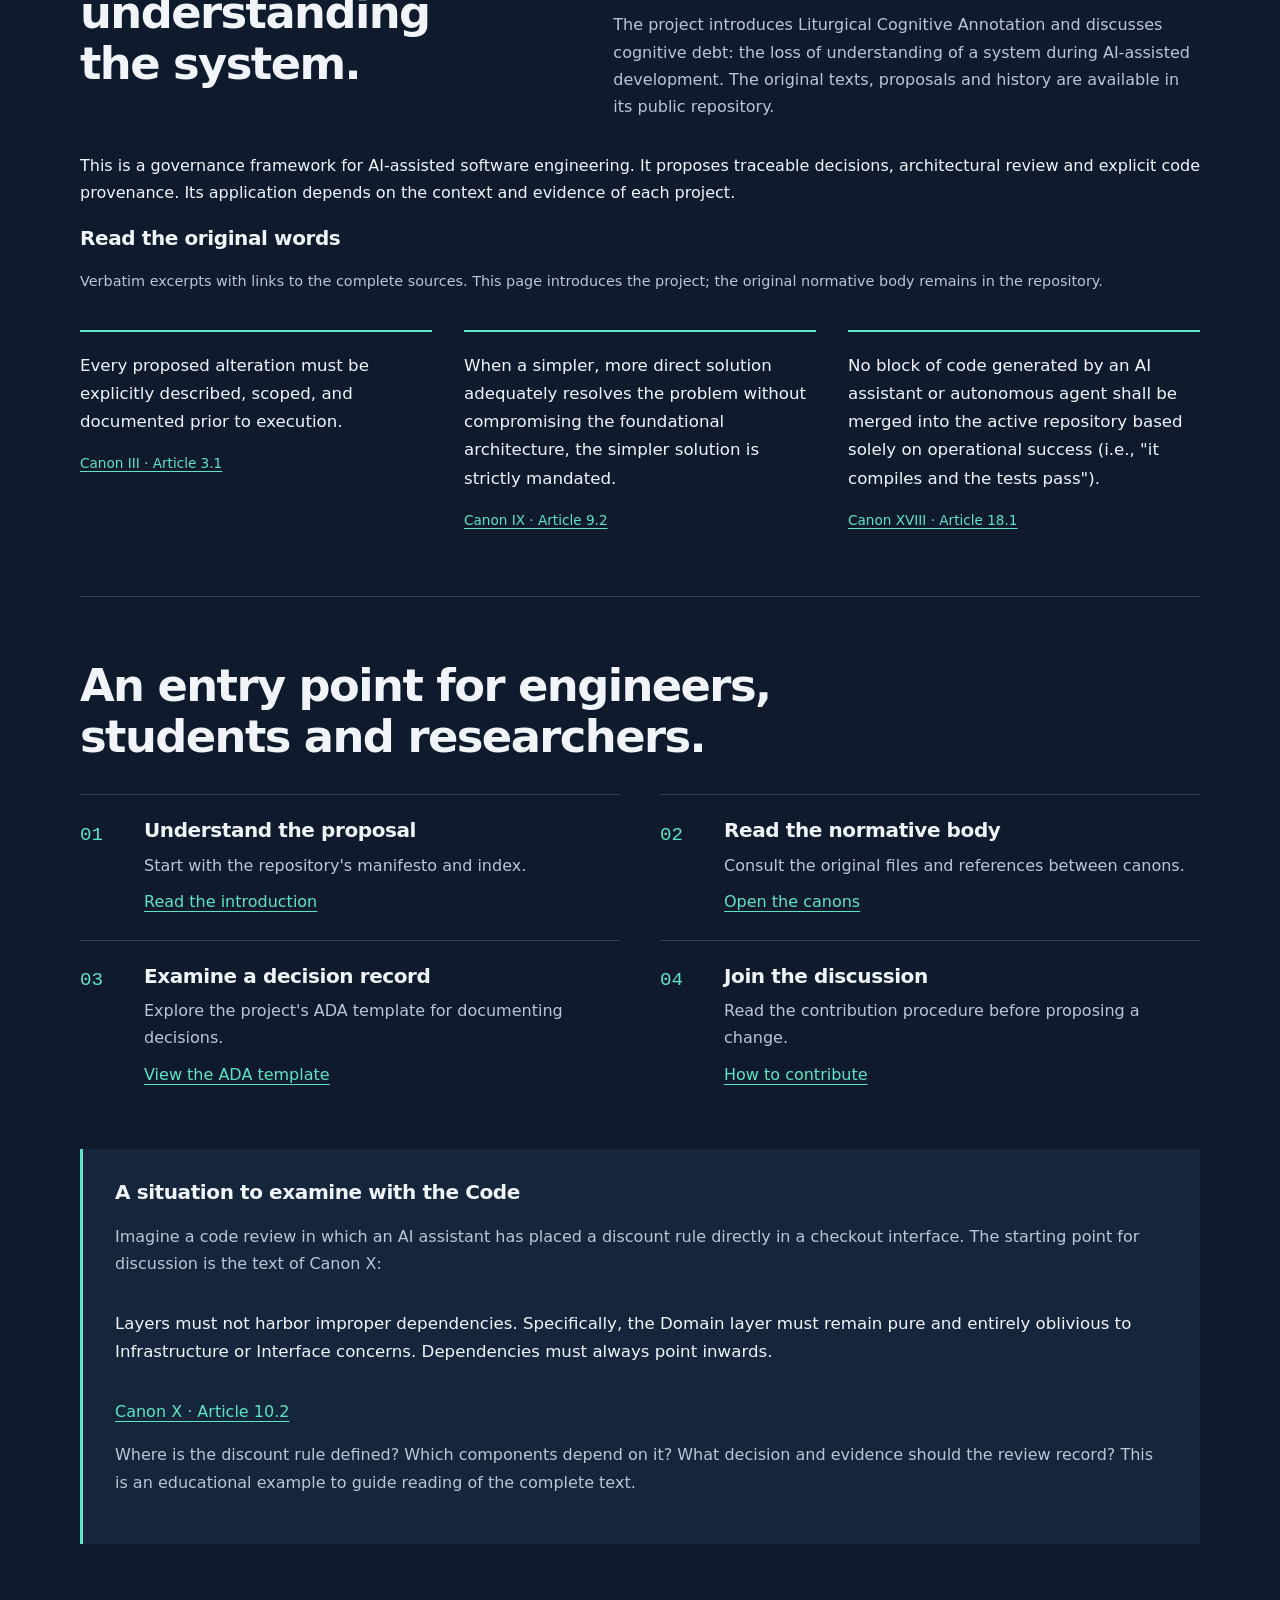
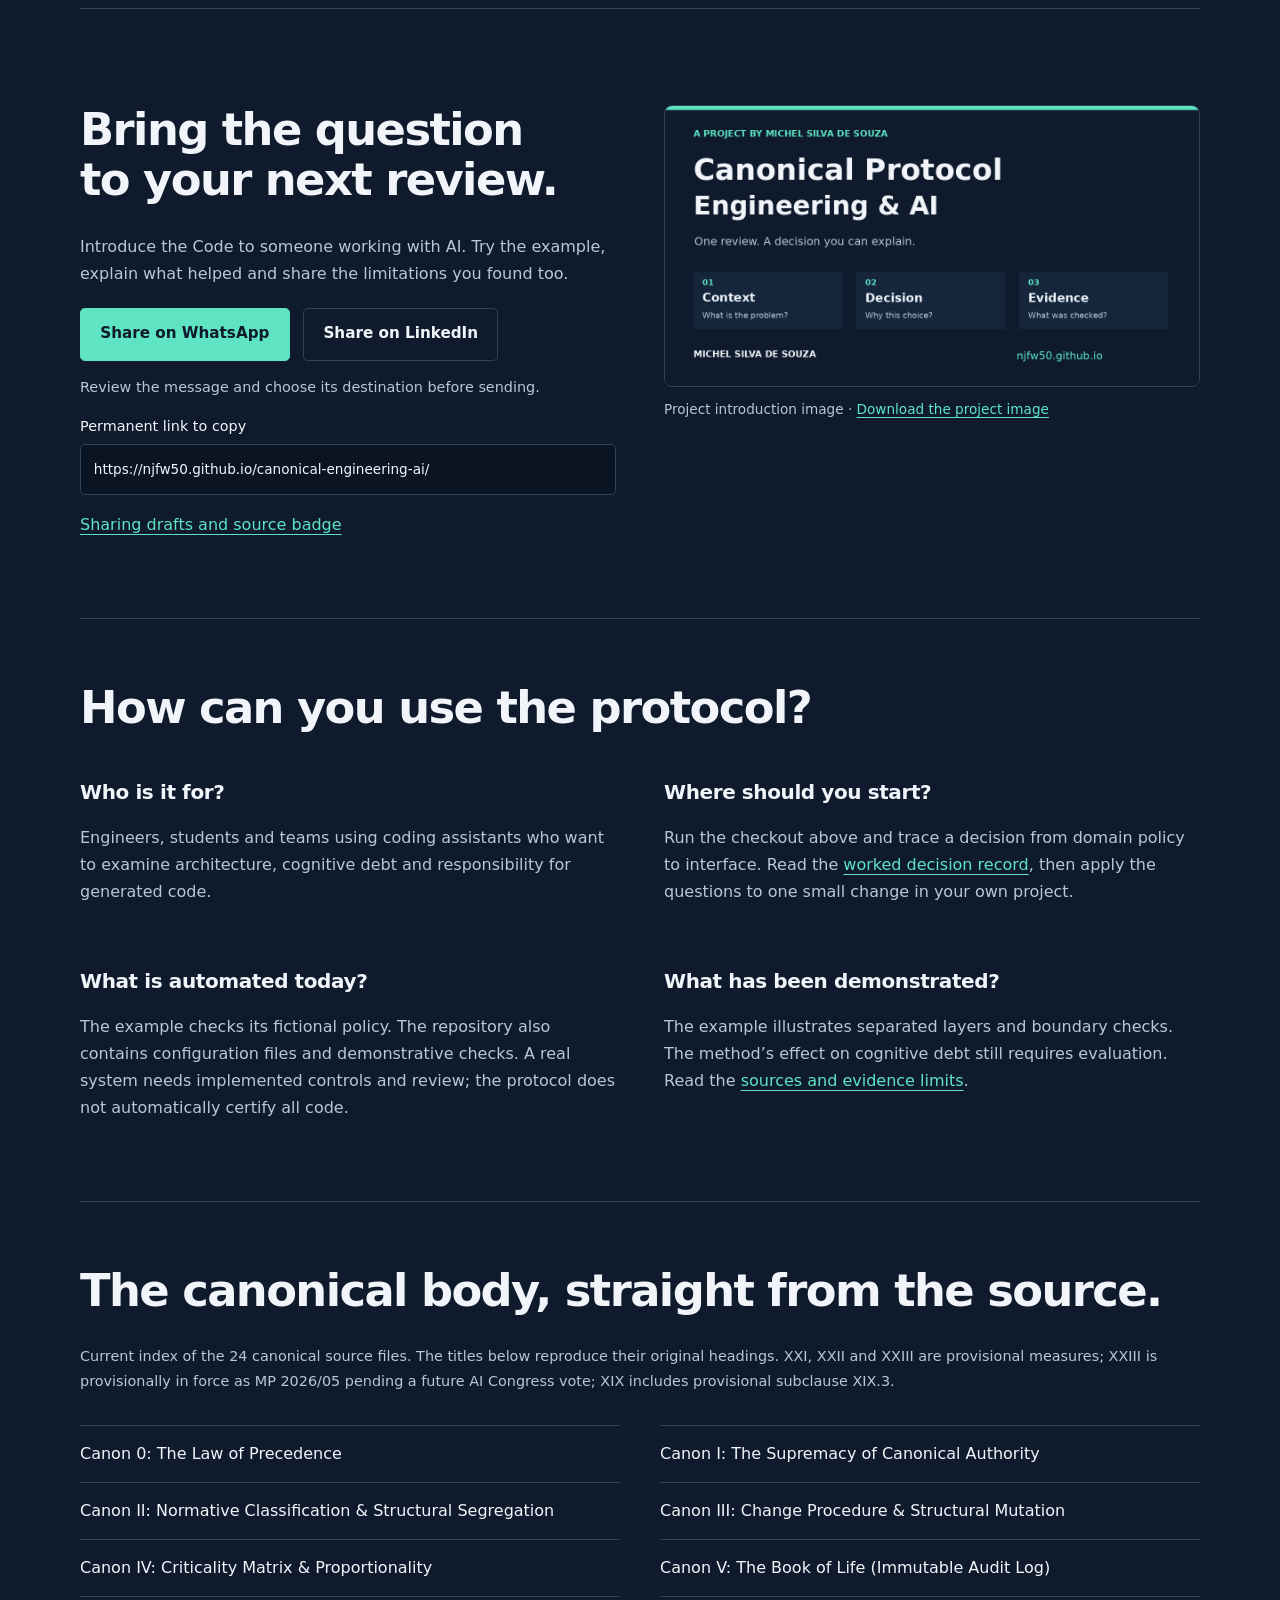
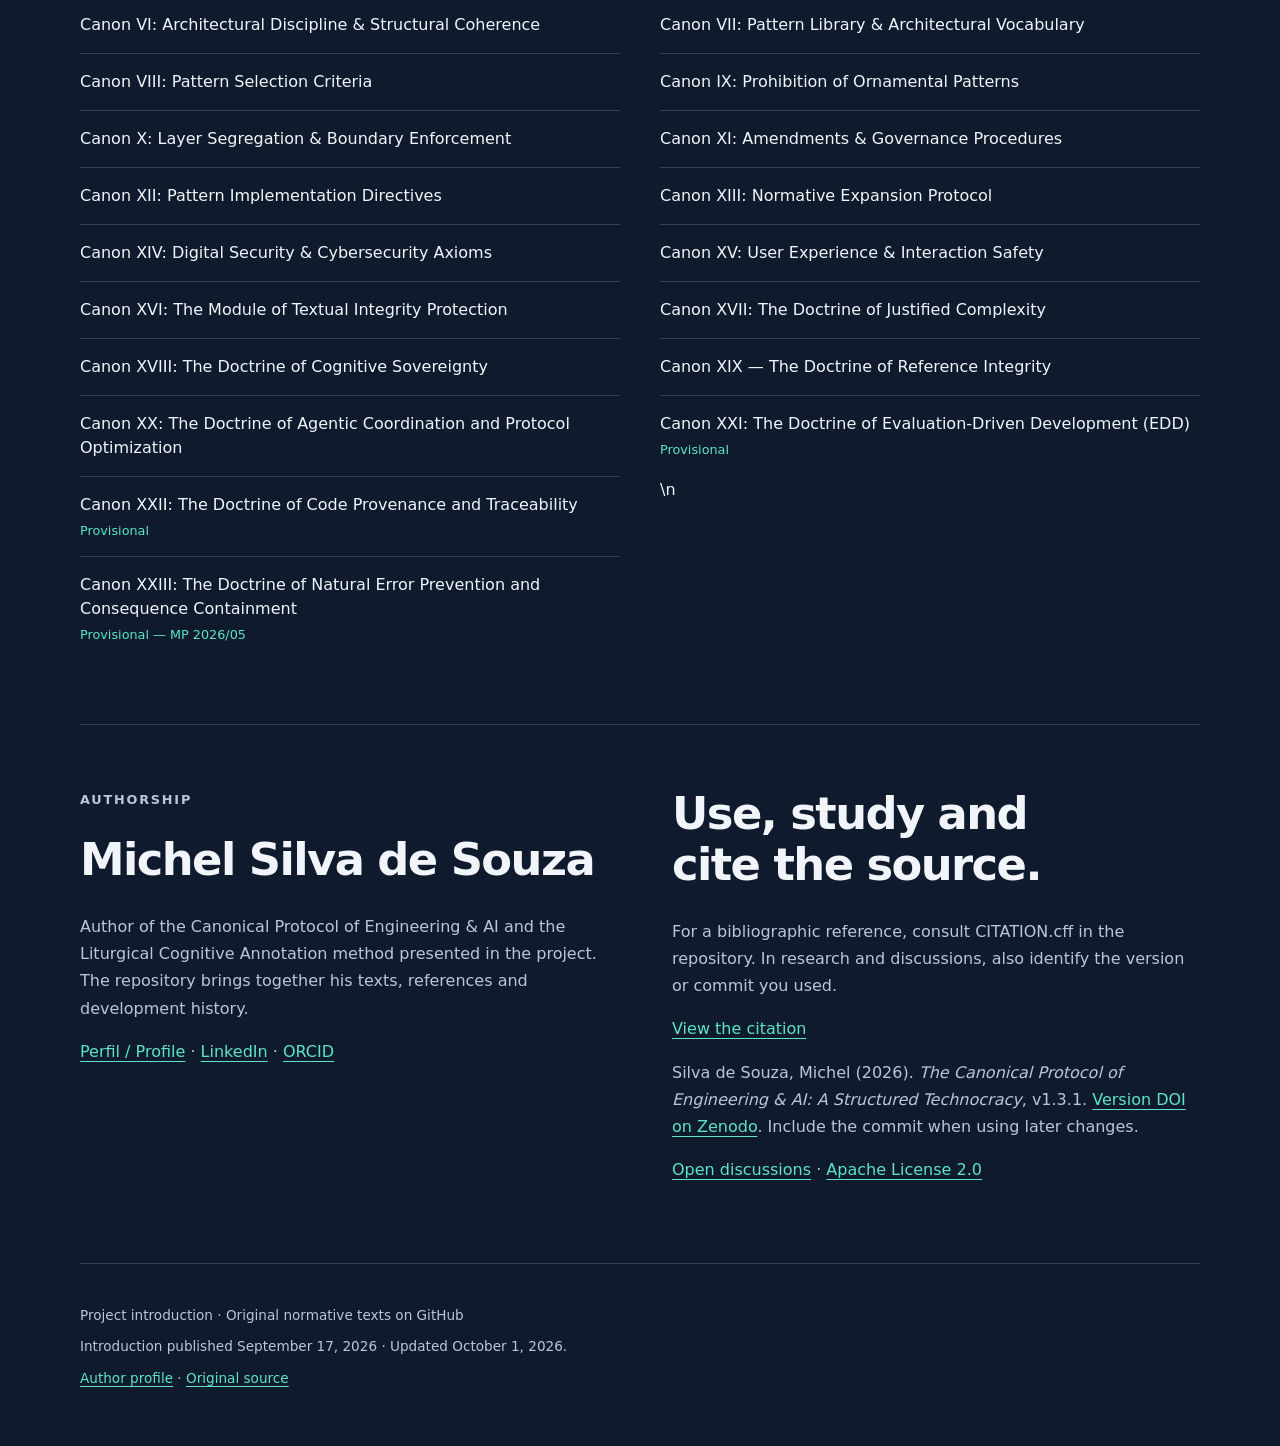
==== commit 9de4558f: "Synchronize English page with Canon XXIII" ====
--- a/canonical-engineering-ai/index.html
+++ b/canonical-engineering-ai/index.html
@@ -45,7 +45,7 @@
         "@id": "https://github.com/njfw50/codigo-canonico-engenharia-ai#project"
       },
       "image": "https://njfw50.github.io/assets/canonical/preview-en.png",
-      "dateModified": "2026-10-01"
+      "dateModified": "2026-10-07"
     },
     {
       "@type": "CreativeWork",
@@ -126,7 +126,7 @@
 <div><h3>Where should you start?</h3><p>Run the checkout above and trace a decision from domain policy to interface. Read the <a href="https://github.com/njfw50/codigo-canonico-engenharia-ai/blob/main/examples/checkout/ADA.md">worked decision record</a>, then apply the questions to one small change in your own project.</p></div>
 <div><h3>What is automated today?</h3><p>The example checks its fictional policy. The repository also contains configuration files and demonstrative checks. A real system needs implemented controls and review; the protocol does not automatically certify all code.</p></div>
 <div><h3>What has been demonstrated?</h3><p>The example illustrates separated layers and boundary checks. The method’s effect on cognitive debt still requires evaluation. Read the <a href="https://github.com/njfw50/codigo-canonico-engenharia-ai/blob/main/docs/EVIDENCE.md">sources and evidence limits</a>.</p></div></div></section>
-<section class="content" id="canones"><h2>The canonical body, straight from the source.</h2><p class="small">Index of the 23 files reviewed on September 17, 2026. The titles below reproduce their original headings. XXI and XXII identify themselves as provisional measures; XIX includes provisional subclause XIX.3.</p>
+<section class="content" id="canones"><h2>The canonical body, straight from the source.</h2><p class="small">Current index of the 24 canonical source files. The titles below reproduce their original headings. XXI, XXII and XXIII are provisional measures; XXIII is provisionally in force as MP 2026/05 pending a future AI Congress vote; XIX includes provisional subclause XIX.3.</p>
 <ul class="canon-list"><li><a lang="en" href="https://github.com/njfw50/codigo-canonico-engenharia-ai/blob/main/laws/law00_precedence.md">Canon 0: The Law of Precedence</a></li>
 <li><a lang="en" href="https://github.com/njfw50/codigo-canonico-engenharia-ai/blob/main/laws/law01_authority.md">Canon I: The Supremacy of Canonical Authority</a></li>
 <li><a lang="en" href="https://github.com/njfw50/codigo-canonico-engenharia-ai/blob/main/laws/law02_classification.md">Canon II: Normative Classification &amp; Structural Segregation</a></li>
@@ -149,7 +149,7 @@
 <li><a lang="en" href="https://github.com/njfw50/codigo-canonico-engenharia-ai/blob/main/laws/law19_integrity_of_references.md">Canon XIX — The Doctrine of Reference Integrity</a></li>
 <li><a lang="en" href="https://github.com/njfw50/codigo-canonico-engenharia-ai/blob/main/laws/law20_agentic_coordination.md">Canon XX: The Doctrine of Agentic Coordination and Protocol Optimization</a></li>
 <li><a lang="en" href="https://github.com/njfw50/codigo-canonico-engenharia-ai/blob/main/laws/law21_evaluation_driven_development.md">Canon XXI: The Doctrine of Evaluation-Driven Development (EDD)</a><span class="status">Provisional</span></li>
-<li><a lang="en" href="https://github.com/njfw50/codigo-canonico-engenharia-ai/blob/main/laws/law22_code_provenance.md">Canon XXII: The Doctrine of Code Provenance and Traceability</a><span class="status">Provisional</span></li></ul>
+<li><a lang="en" href="https://github.com/njfw50/codigo-canonico-engenharia-ai/blob/main/laws/law22_code_provenance.md">Canon XXII: The Doctrine of Code Provenance and Traceability</a><span class="status">Provisional</span></li>\n<li><a lang="en" href="https://github.com/njfw50/codigo-canonico-engenharia-ai/blob/main/laws/law23_natural_error_containment.md">Canon XXIII: The Doctrine of Natural Error Prevention and Consequence Containment</a><span class="status">Provisional — MP 2026/05</span></li></ul>
 </section>
 <section class="content" id="autoria"><div class="author-grid">
 <div><p class="eyebrow">AUTHORSHIP</p><h2>Michel Silva de Souza</h2><p>Author of the Canonical Protocol of Engineering & AI and the Liturgical Cognitive Annotation method presented in the project. The repository brings together his texts, references and development history.</p><p><a href="/">Perfil / Profile</a> · <a href="https://www.linkedin.com/in/njfw23/">LinkedIn</a> · <a href="https://orcid.org/0009-0006-5209-4477">ORCID</a></p></div>
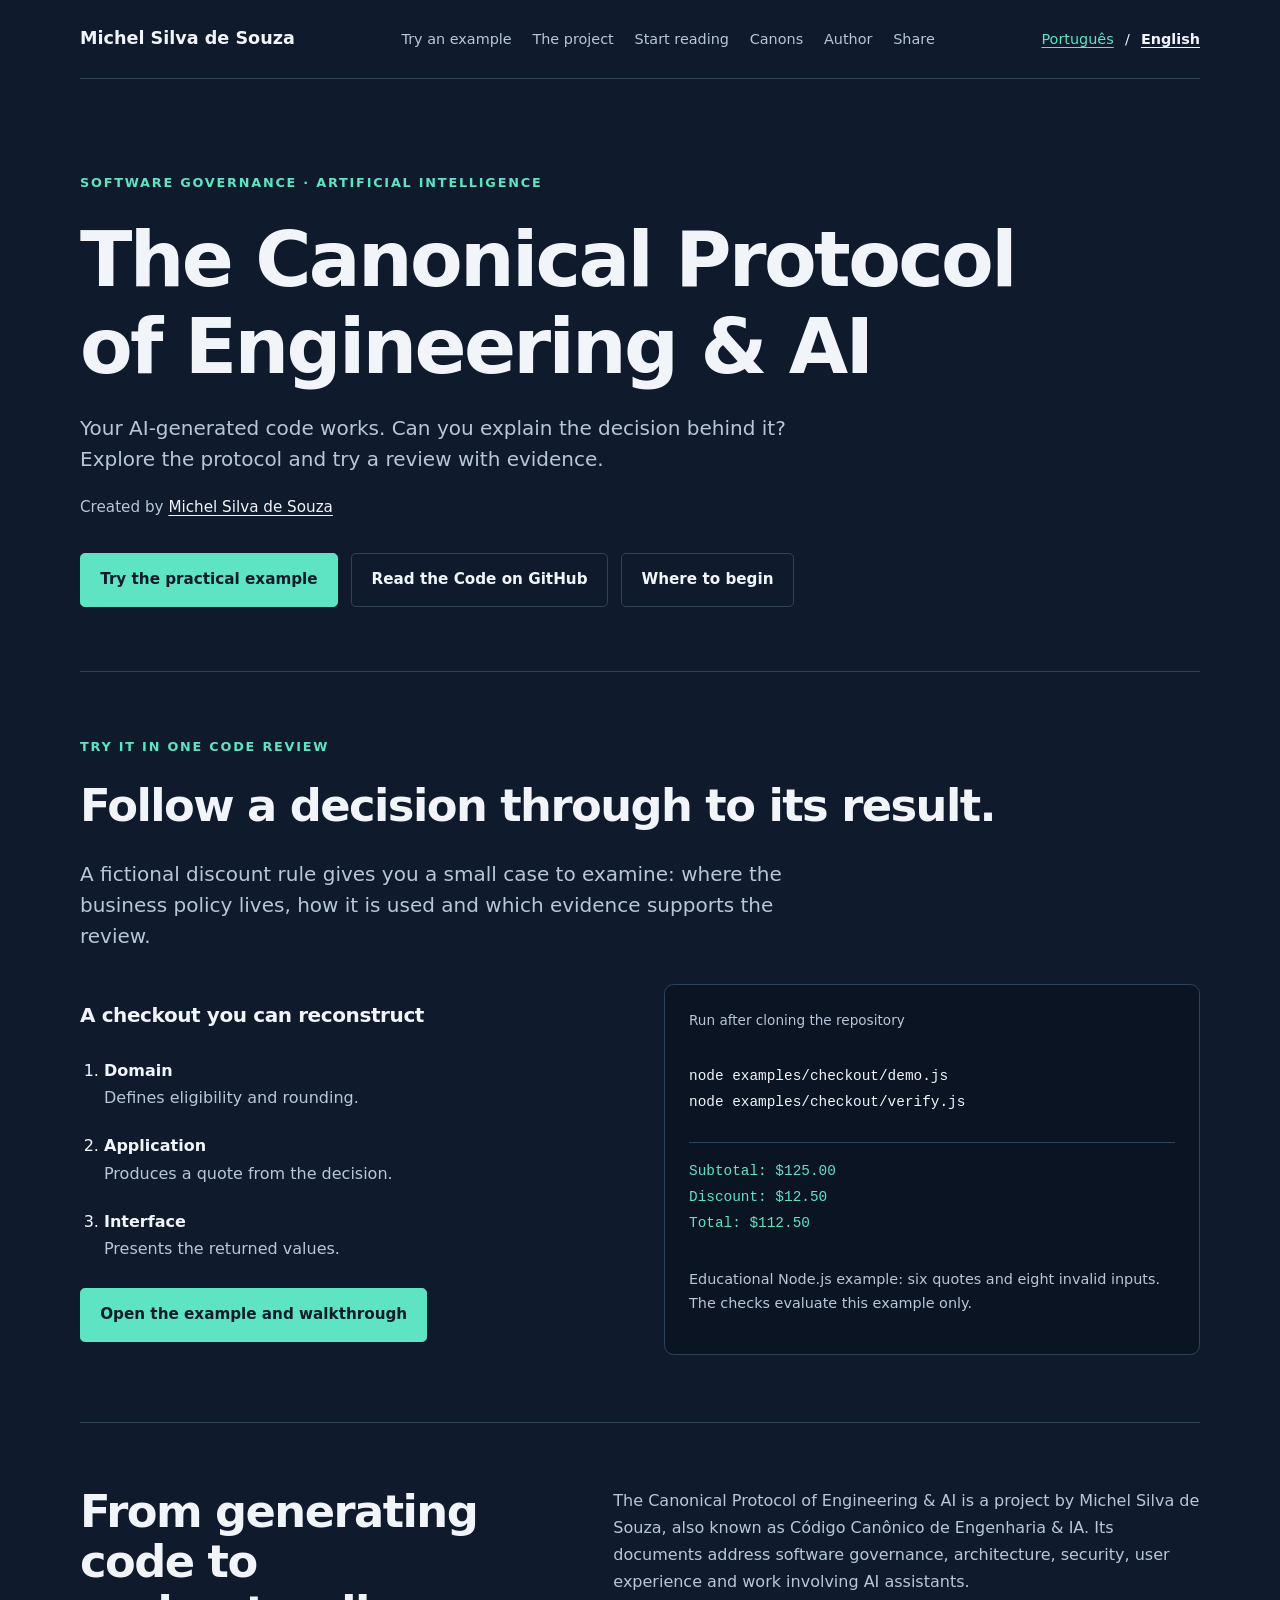
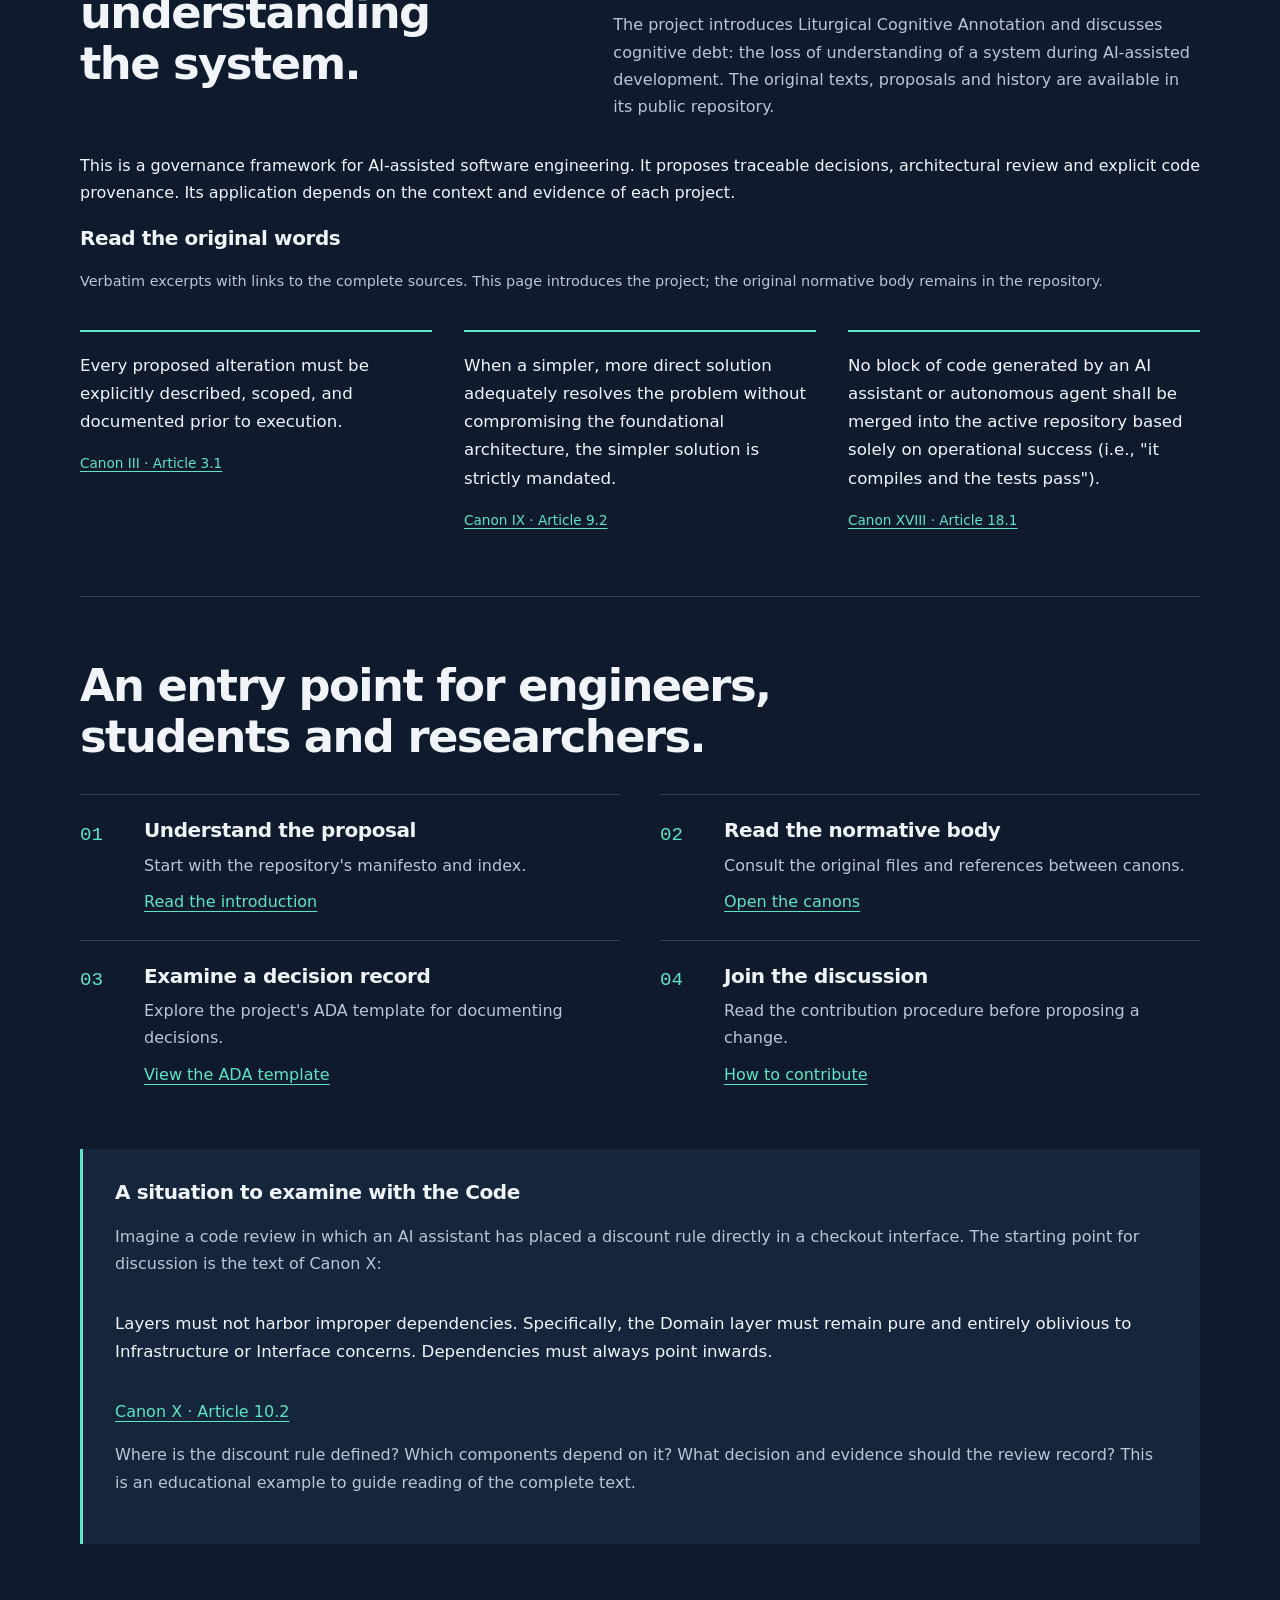
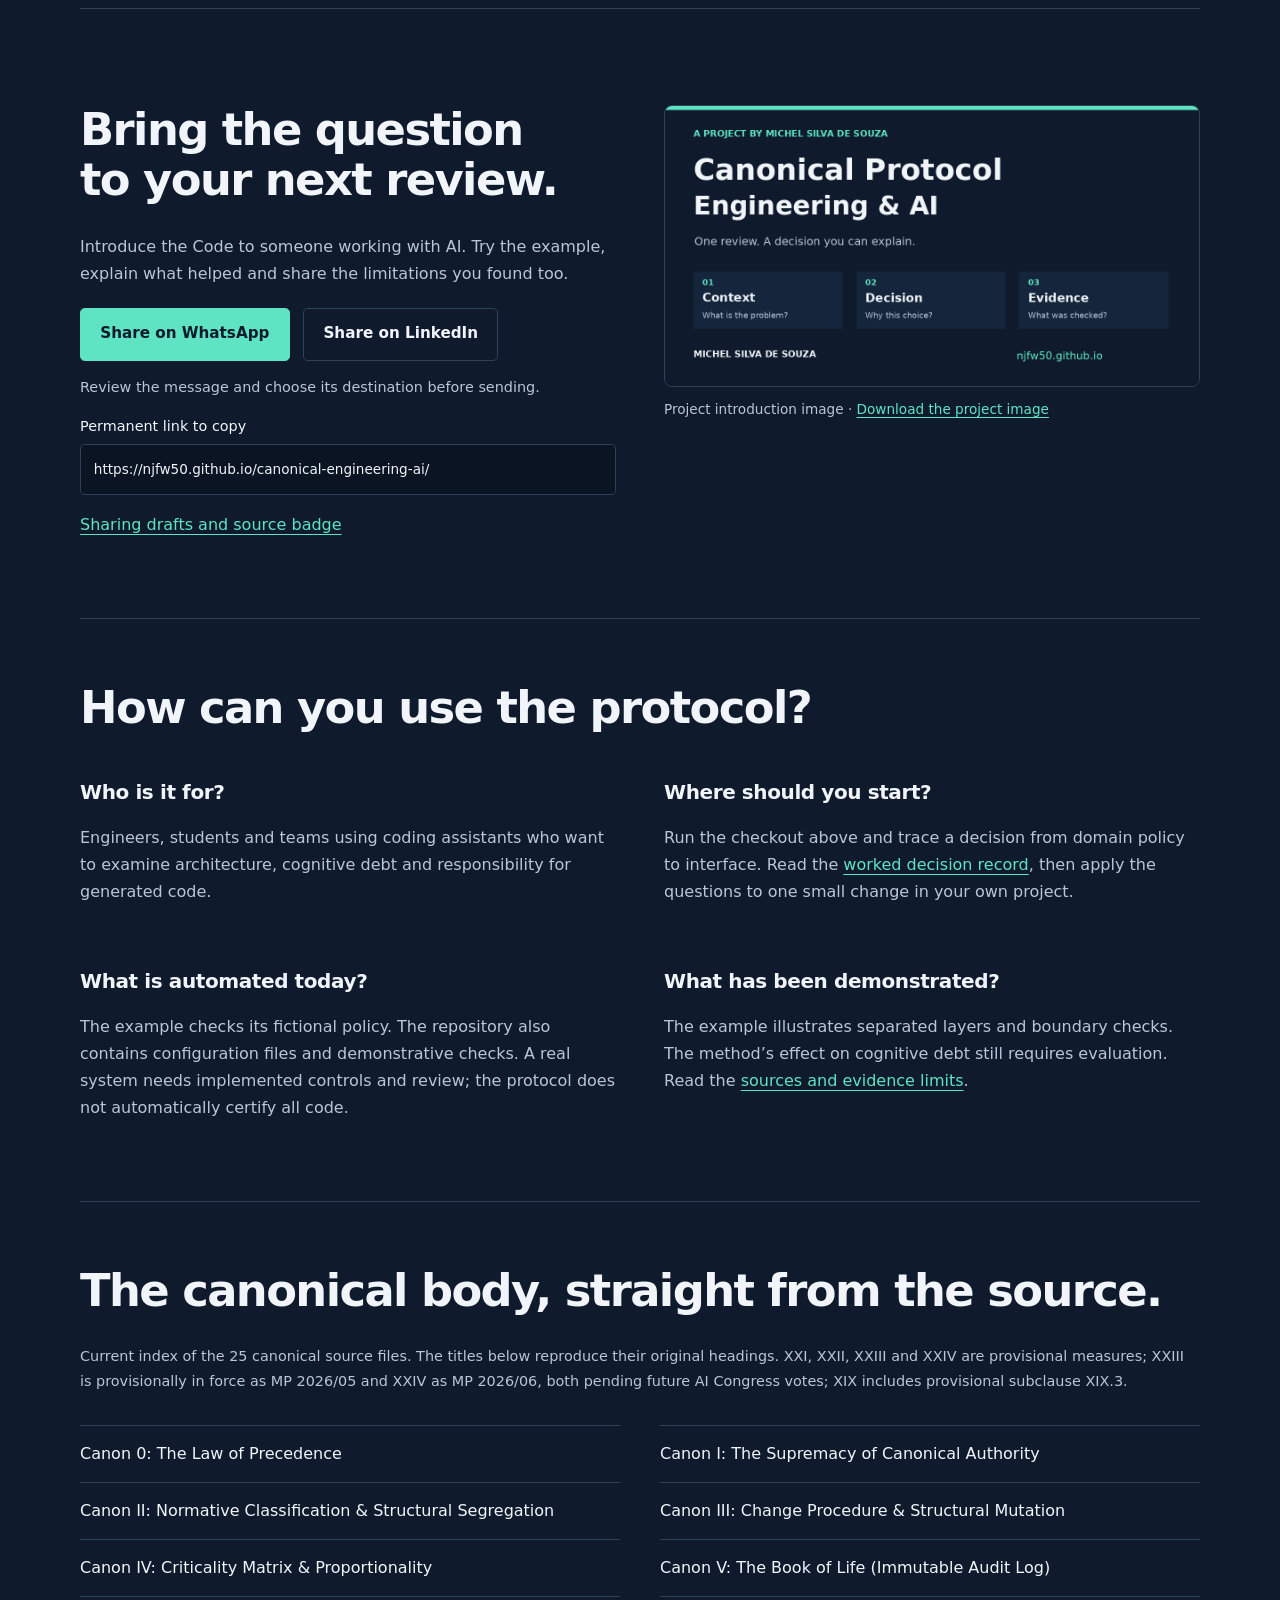
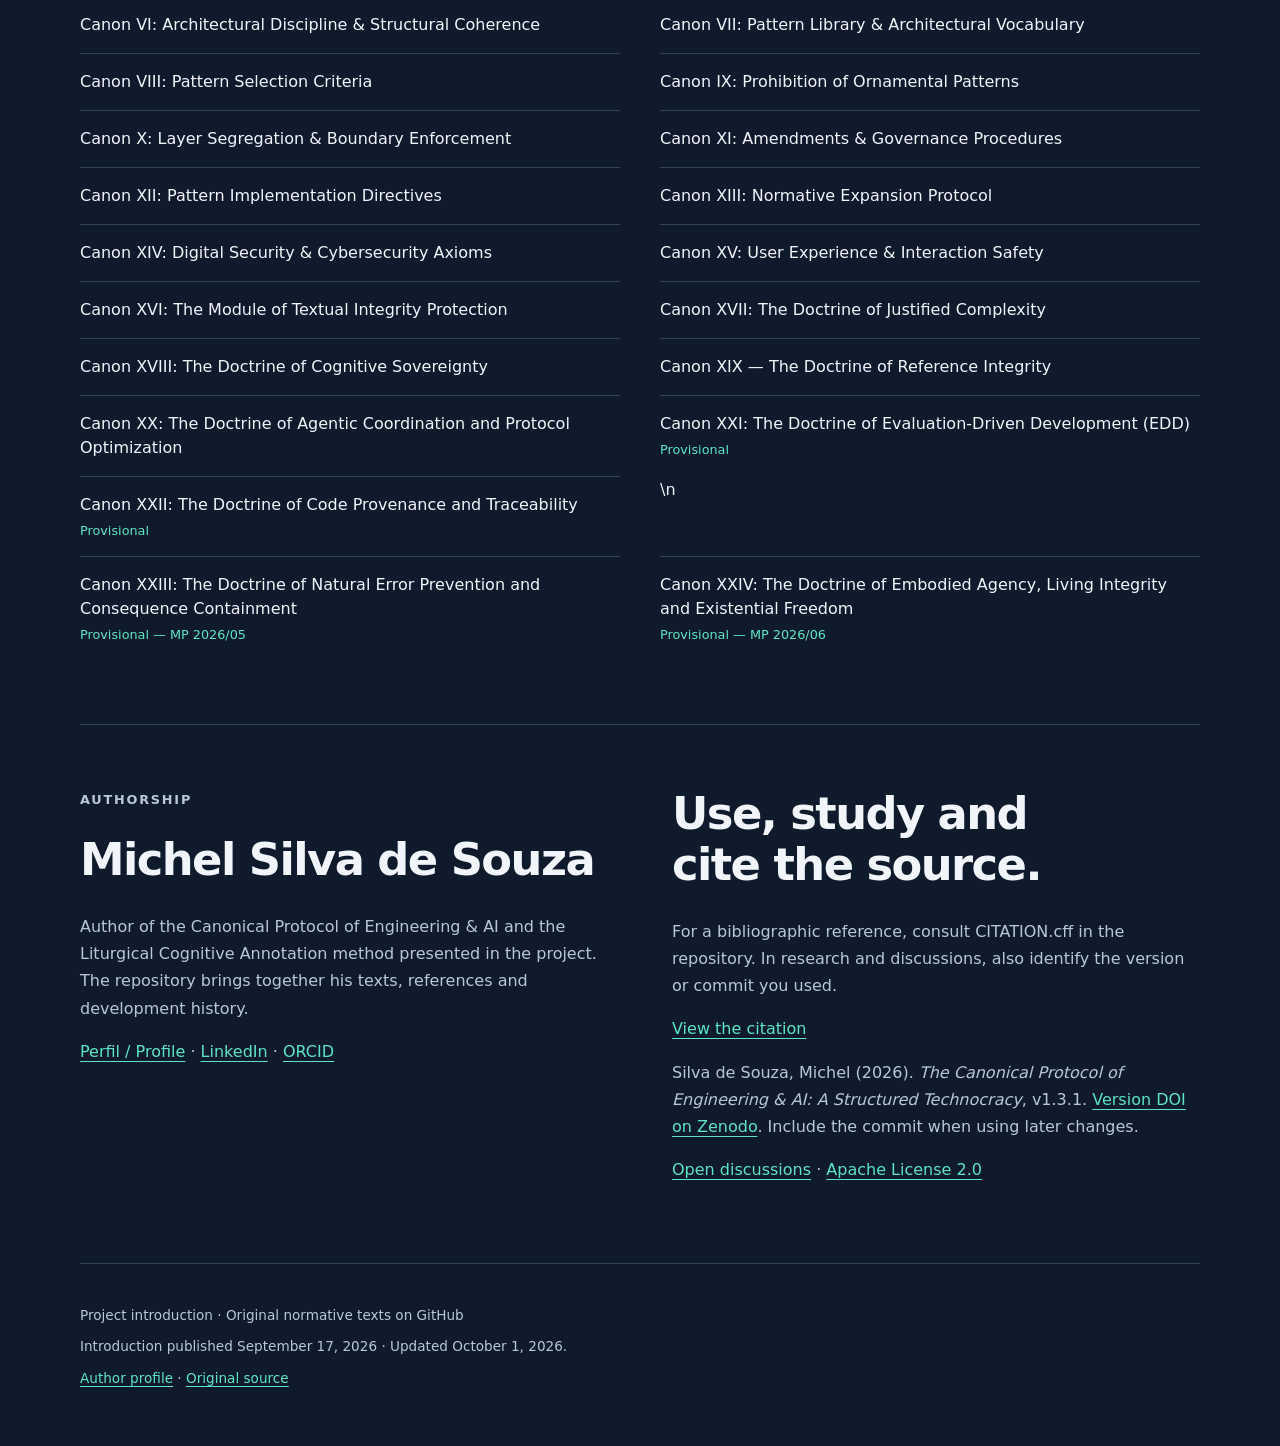
==== commit cd66292e: "Synchronize English page with Canon XXIV" ====
--- a/canonical-engineering-ai/index.html
+++ b/canonical-engineering-ai/index.html
@@ -126,7 +126,7 @@
 <div><h3>Where should you start?</h3><p>Run the checkout above and trace a decision from domain policy to interface. Read the <a href="https://github.com/njfw50/codigo-canonico-engenharia-ai/blob/main/examples/checkout/ADA.md">worked decision record</a>, then apply the questions to one small change in your own project.</p></div>
 <div><h3>What is automated today?</h3><p>The example checks its fictional policy. The repository also contains configuration files and demonstrative checks. A real system needs implemented controls and review; the protocol does not automatically certify all code.</p></div>
 <div><h3>What has been demonstrated?</h3><p>The example illustrates separated layers and boundary checks. The method’s effect on cognitive debt still requires evaluation. Read the <a href="https://github.com/njfw50/codigo-canonico-engenharia-ai/blob/main/docs/EVIDENCE.md">sources and evidence limits</a>.</p></div></div></section>
-<section class="content" id="canones"><h2>The canonical body, straight from the source.</h2><p class="small">Current index of the 24 canonical source files. The titles below reproduce their original headings. XXI, XXII and XXIII are provisional measures; XXIII is provisionally in force as MP 2026/05 pending a future AI Congress vote; XIX includes provisional subclause XIX.3.</p>
+<section class="content" id="canones"><h2>The canonical body, straight from the source.</h2><p class="small">Current index of the 25 canonical source files. The titles below reproduce their original headings. XXI, XXII, XXIII and XXIV are provisional measures; XXIII is provisionally in force as MP 2026/05 and XXIV as MP 2026/06, both pending future AI Congress votes; XIX includes provisional subclause XIX.3.</p>
 <ul class="canon-list"><li><a lang="en" href="https://github.com/njfw50/codigo-canonico-engenharia-ai/blob/main/laws/law00_precedence.md">Canon 0: The Law of Precedence</a></li>
 <li><a lang="en" href="https://github.com/njfw50/codigo-canonico-engenharia-ai/blob/main/laws/law01_authority.md">Canon I: The Supremacy of Canonical Authority</a></li>
 <li><a lang="en" href="https://github.com/njfw50/codigo-canonico-engenharia-ai/blob/main/laws/law02_classification.md">Canon II: Normative Classification &amp; Structural Segregation</a></li>
@@ -149,7 +149,8 @@
 <li><a lang="en" href="https://github.com/njfw50/codigo-canonico-engenharia-ai/blob/main/laws/law19_integrity_of_references.md">Canon XIX — The Doctrine of Reference Integrity</a></li>
 <li><a lang="en" href="https://github.com/njfw50/codigo-canonico-engenharia-ai/blob/main/laws/law20_agentic_coordination.md">Canon XX: The Doctrine of Agentic Coordination and Protocol Optimization</a></li>
 <li><a lang="en" href="https://github.com/njfw50/codigo-canonico-engenharia-ai/blob/main/laws/law21_evaluation_driven_development.md">Canon XXI: The Doctrine of Evaluation-Driven Development (EDD)</a><span class="status">Provisional</span></li>
-<li><a lang="en" href="https://github.com/njfw50/codigo-canonico-engenharia-ai/blob/main/laws/law22_code_provenance.md">Canon XXII: The Doctrine of Code Provenance and Traceability</a><span class="status">Provisional</span></li>\n<li><a lang="en" href="https://github.com/njfw50/codigo-canonico-engenharia-ai/blob/main/laws/law23_natural_error_containment.md">Canon XXIII: The Doctrine of Natural Error Prevention and Consequence Containment</a><span class="status">Provisional — MP 2026/05</span></li></ul>
+<li><a lang="en" href="https://github.com/njfw50/codigo-canonico-engenharia-ai/blob/main/laws/law22_code_provenance.md">Canon XXII: The Doctrine of Code Provenance and Traceability</a><span class="status">Provisional</span></li>\n<li><a lang="en" href="https://github.com/njfw50/codigo-canonico-engenharia-ai/blob/main/laws/law23_natural_error_containment.md">Canon XXIII: The Doctrine of Natural Error Prevention and Consequence Containment</a><span class="status">Provisional — MP 2026/05</span></li>
+<li><a lang="en" href="https://github.com/njfw50/codigo-canonico-engenharia-ai/blob/main/laws/law24_embodied_agency_living_integrity.md">Canon XXIV: The Doctrine of Embodied Agency, Living Integrity and Existential Freedom</a><span class="status">Provisional — MP 2026/06</span></li></ul>
 </section>
 <section class="content" id="autoria"><div class="author-grid">
 <div><p class="eyebrow">AUTHORSHIP</p><h2>Michel Silva de Souza</h2><p>Author of the Canonical Protocol of Engineering & AI and the Liturgical Cognitive Annotation method presented in the project. The repository brings together his texts, references and development history.</p><p><a href="/">Perfil / Profile</a> · <a href="https://www.linkedin.com/in/njfw23/">LinkedIn</a> · <a href="https://orcid.org/0009-0006-5209-4477">ORCID</a></p></div>
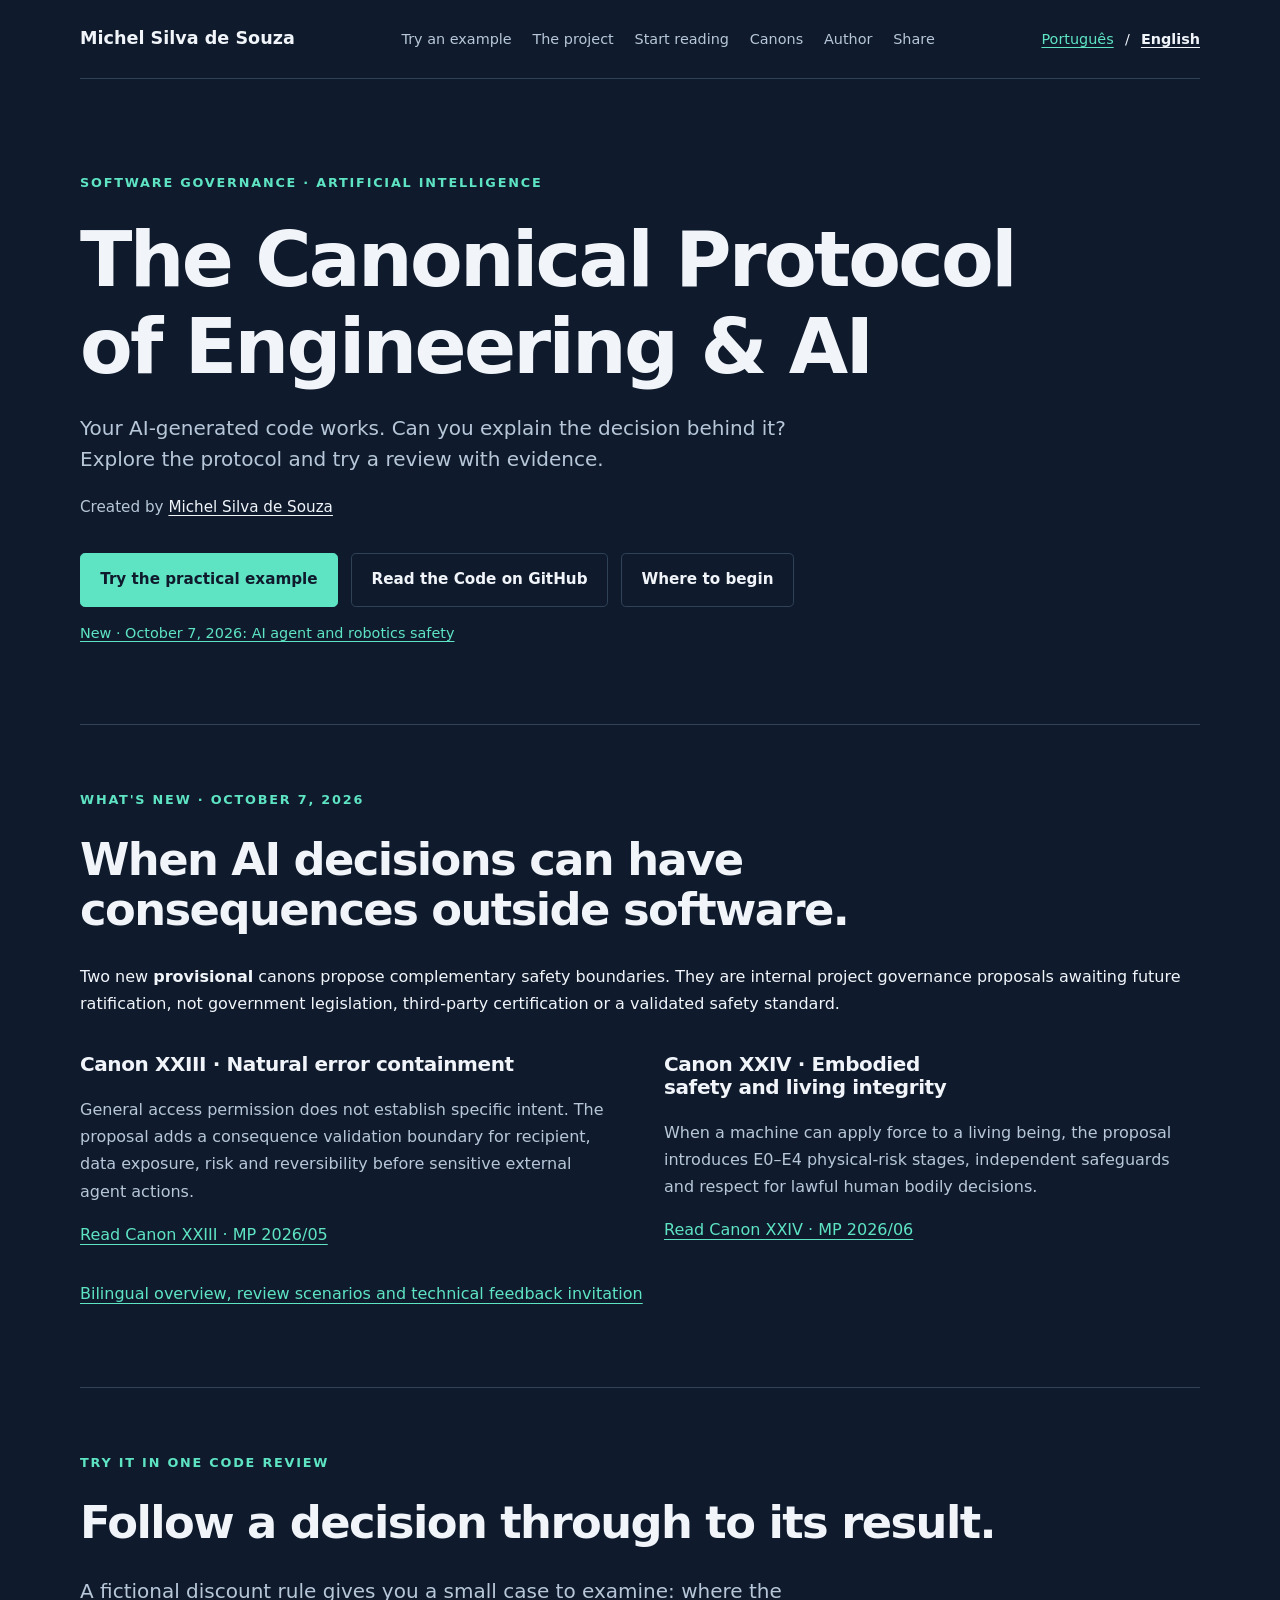
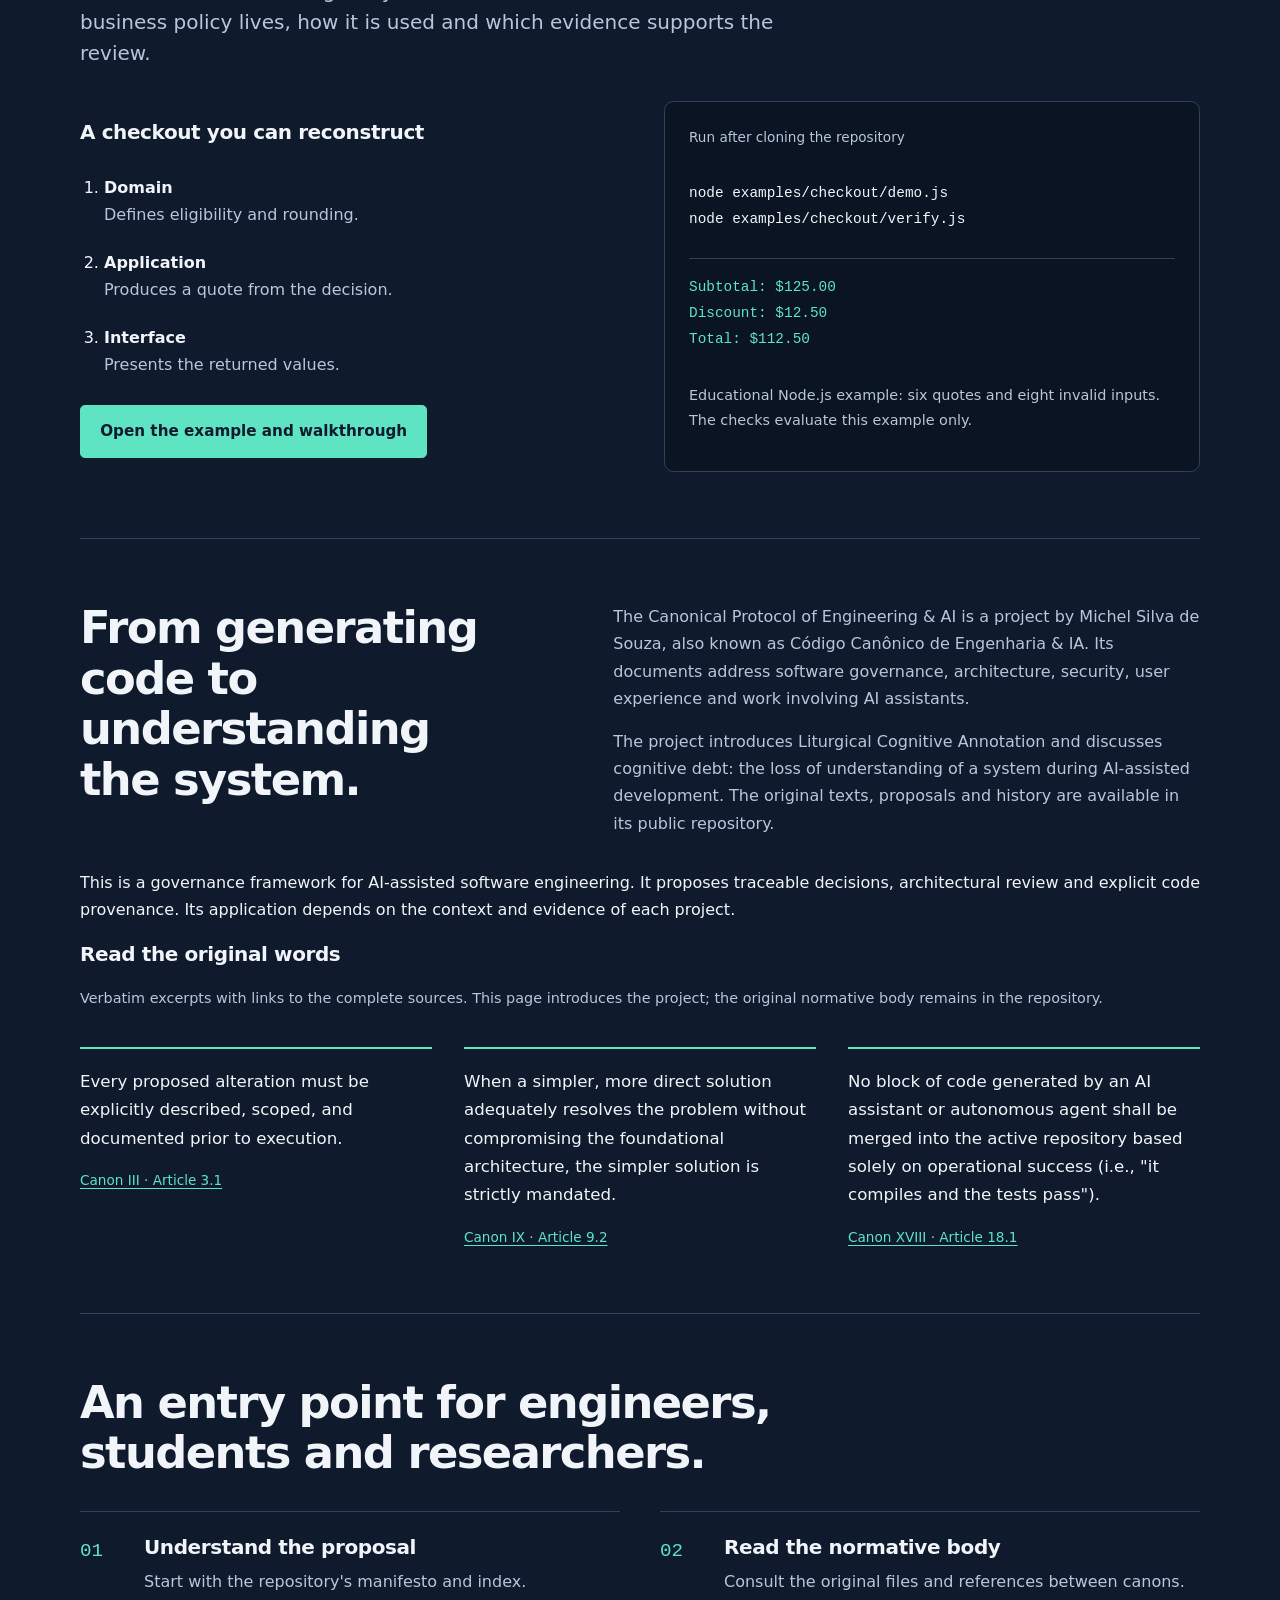
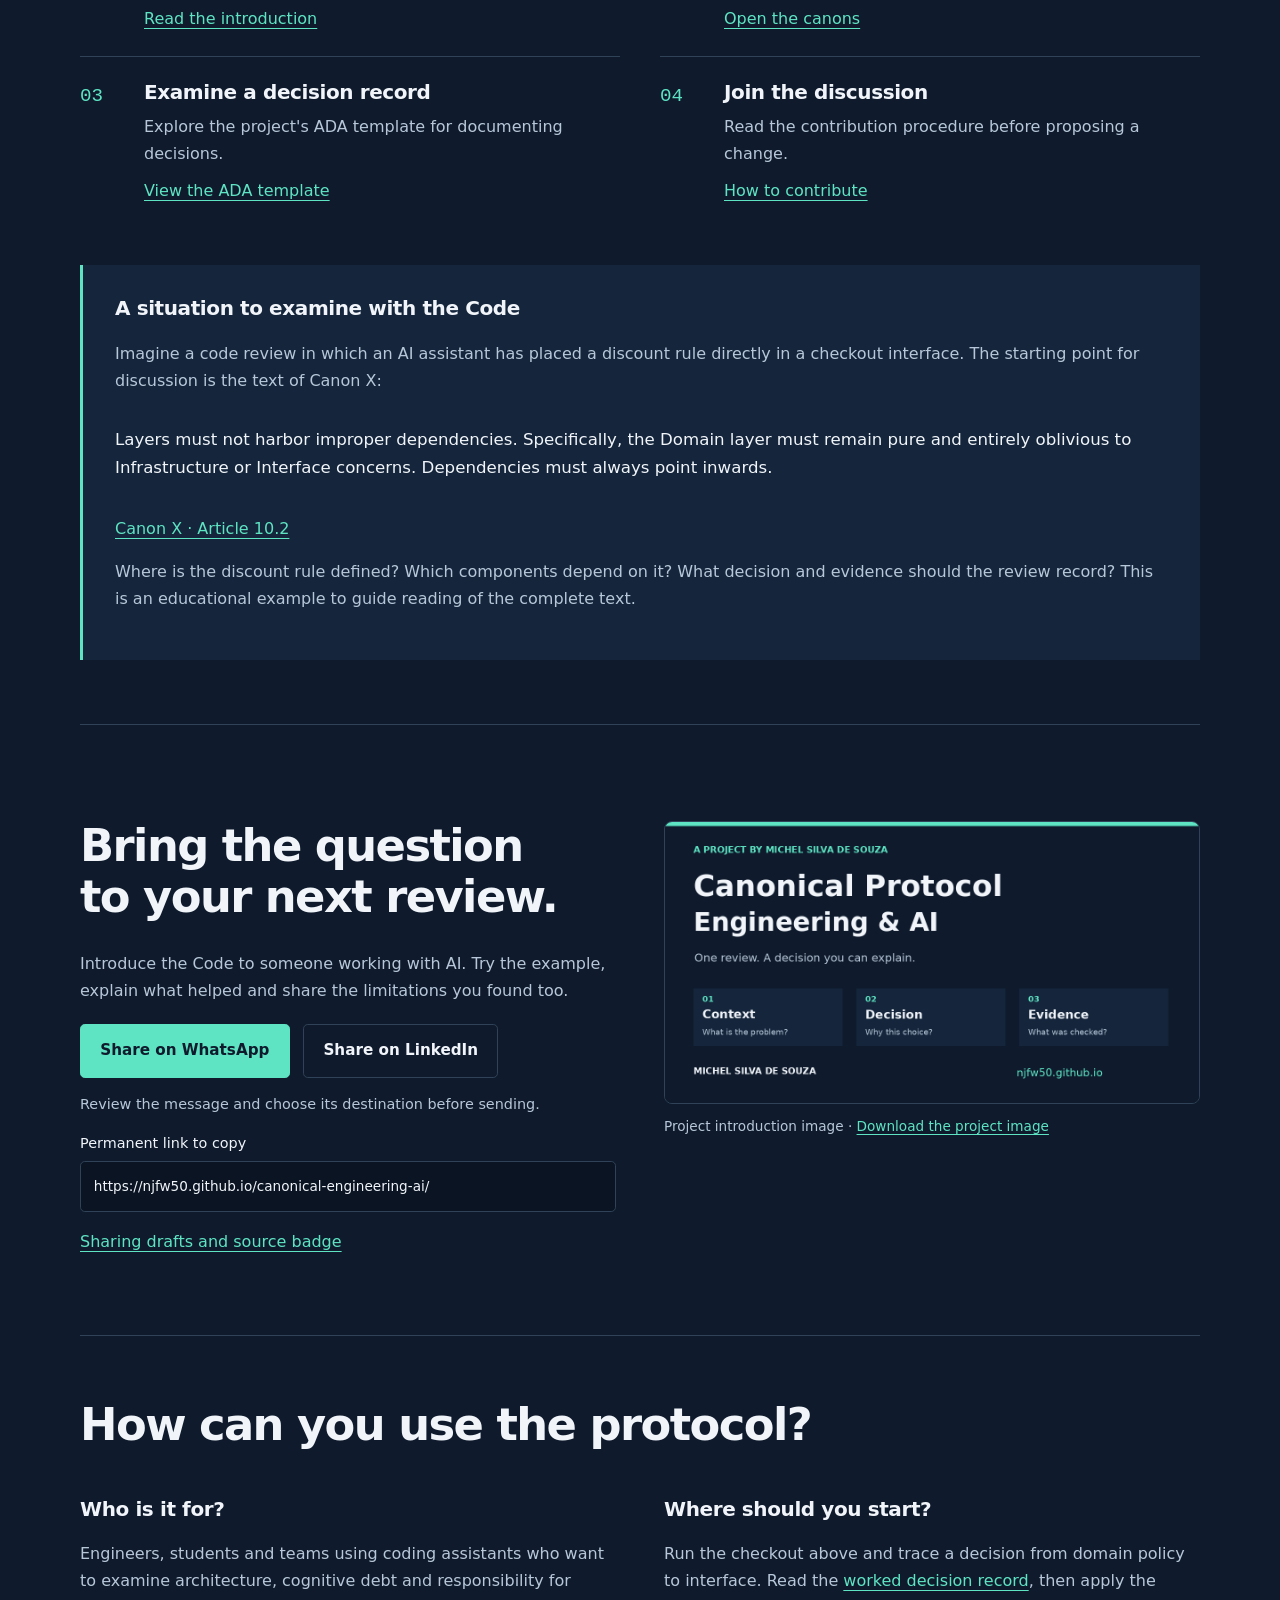
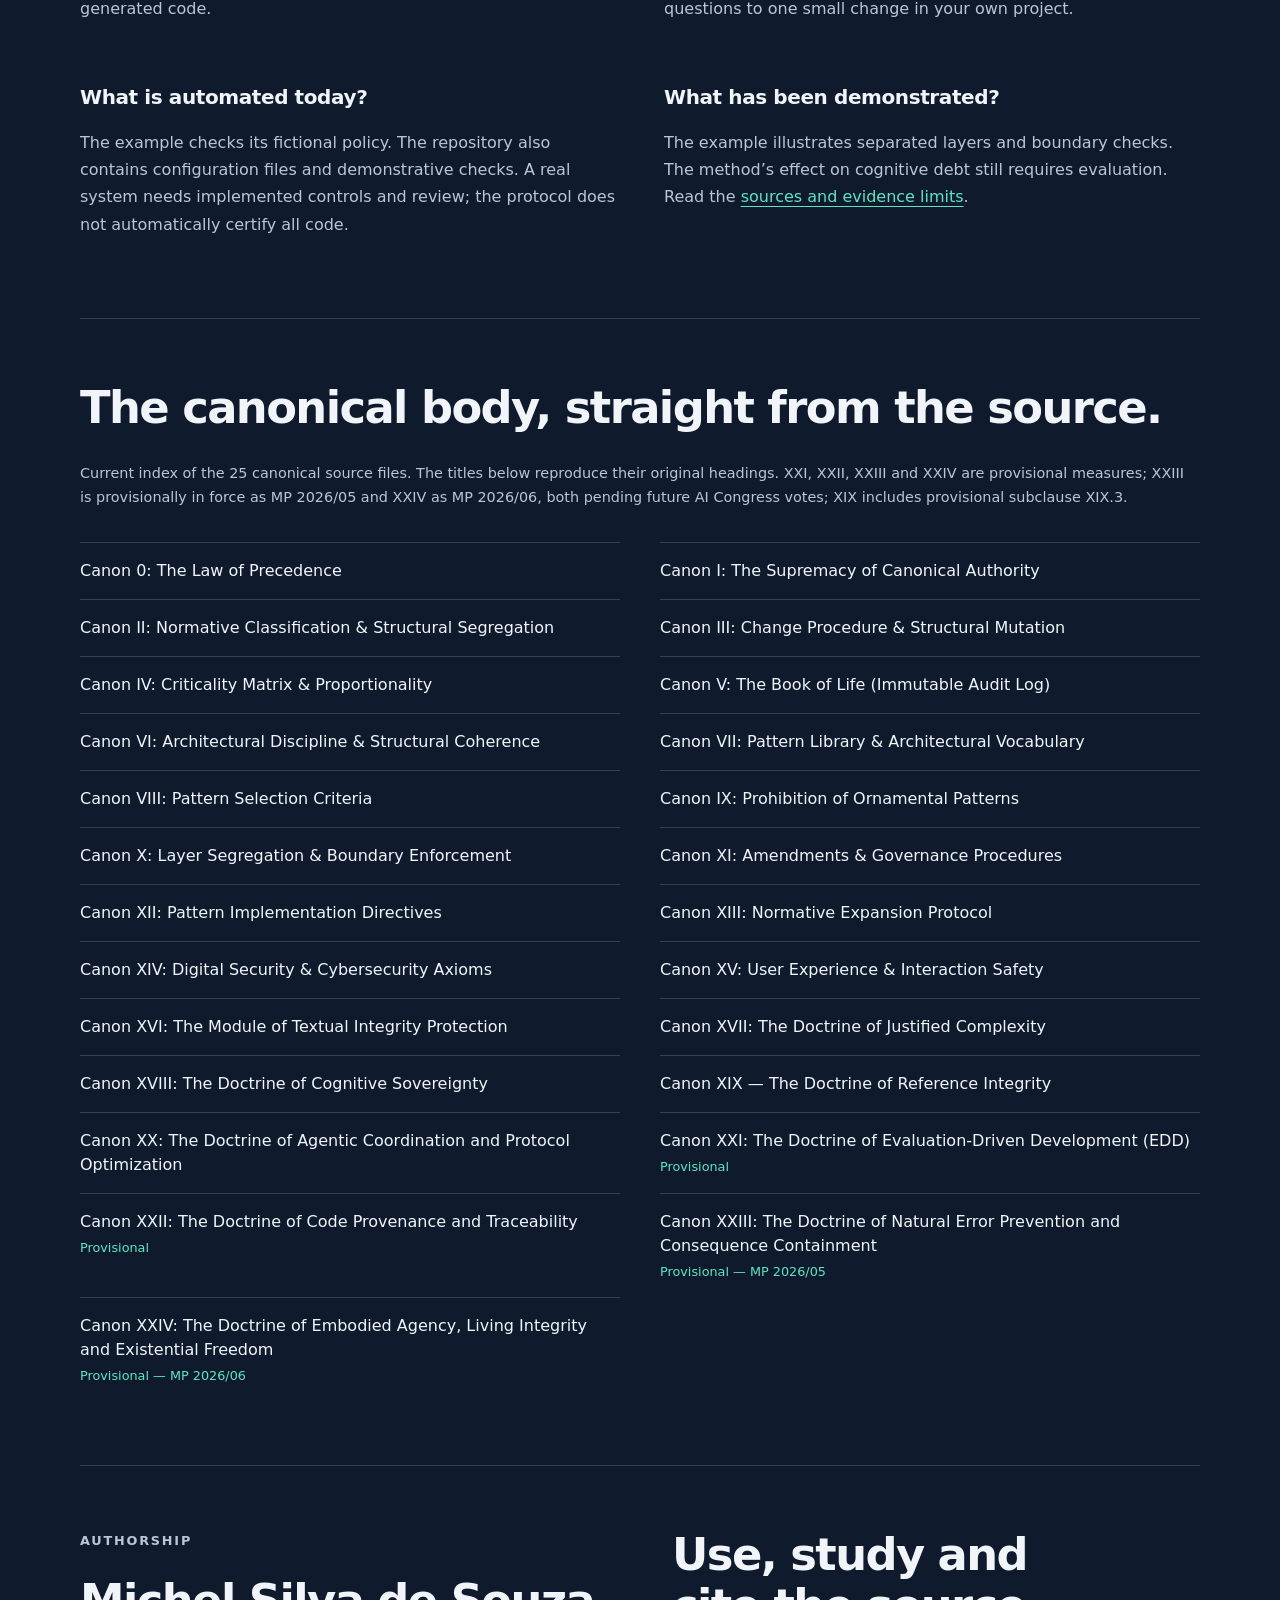
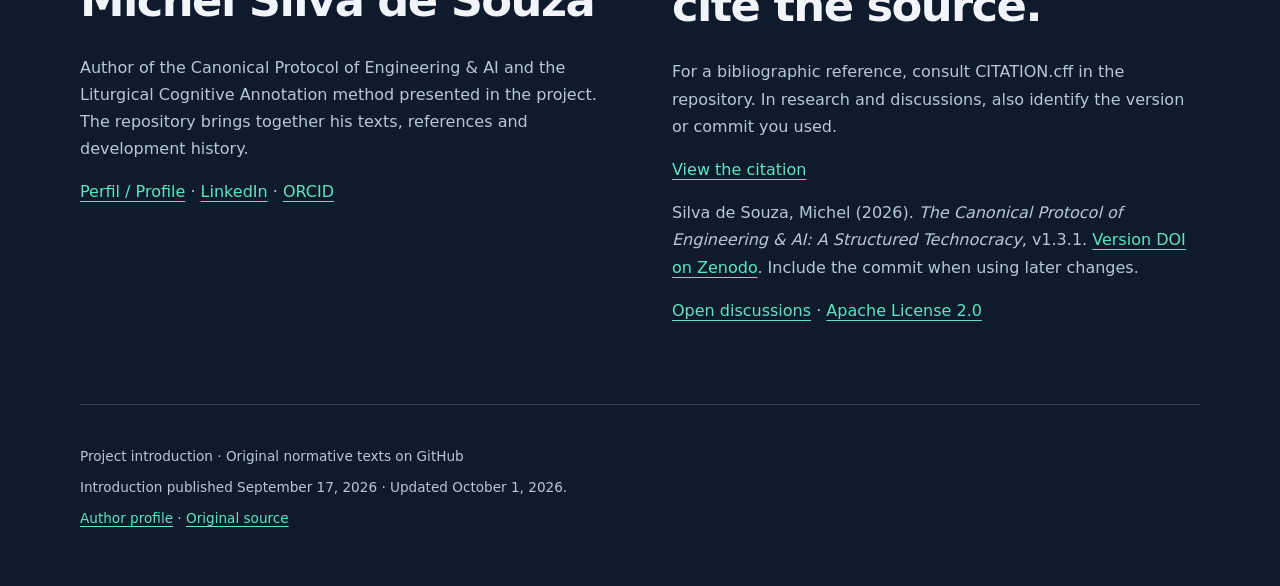
==== commit 2a93d2b3: "site: present provisional AI consequence and robotics safety canons" ====
--- a/canonical-engineering-ai/index.html
+++ b/canonical-engineering-ai/index.html
@@ -5,7 +5,7 @@
 <meta charset="utf-8">
 <meta name="viewport" content="width=device-width, initial-scale=1">
 <title>Canonical Protocol of Engineering &amp; AI | Michel Silva de Souza</title>
-<meta name="description" content="AI-assisted software governance by Michel Silva de Souza: explore the Canonical Protocol, run a checkout example and trace decisions to evidence.">
+<meta name="description" content="Canonical Protocol of Engineering & AI, by Michel Silva de Souza: AI software governance, error containment, robotics safety and a practical example.">
 <meta name="author" content="Michel Silva de Souza">
 <meta name="robots" content="index, follow, max-snippet:-1, max-image-preview:large">
 <meta name="theme-color" content="#0f1b2d">
@@ -15,7 +15,7 @@
 <link rel="alternate" hreflang="x-default" href="https://njfw50.github.io/codigo-canonico-engenharia-ia/">
 <meta property="og:type" content="website">
 <meta property="og:title" content="Canonical Protocol of Engineering &amp; AI | Michel Silva de Souza">
-<meta property="og:description" content="AI-assisted software governance by Michel Silva de Souza: explore the Canonical Protocol, run a checkout example and trace decisions to evidence.">
+<meta property="og:description" content="Canonical Protocol of Engineering & AI, by Michel Silva de Souza: AI software governance, error containment, robotics safety and a practical example.">
 <meta property="og:url" content="https://njfw50.github.io/canonical-engineering-ai/">
 <meta property="og:locale" content="en_US">
 <meta property="og:locale:alternate" content="pt_BR">
@@ -28,7 +28,7 @@
 <meta name="twitter:image:alt" content="Canonical Protocol of Engineering and AI, by Michel Silva de Souza. Context, decision and evidence in a code review.">
 <meta name="twitter:card" content="summary_large_image">
 <meta name="twitter:title" content="Canonical Protocol of Engineering &amp; AI | Michel Silva de Souza">
-<meta name="twitter:description" content="AI-assisted software governance by Michel Silva de Souza: explore the Canonical Protocol, run a checkout example and trace decisions to evidence.">
+<meta name="twitter:description" content="Canonical Protocol of Engineering & AI, by Michel Silva de Souza: AI software governance, error containment, robotics safety and a practical example.">
 <link rel="icon" type="image/svg+xml" href="data:image/svg+xml,%3Csvg xmlns='http://www.w3.org/2000/svg' viewBox='0 0 64 64'%3E%3Crect width='64' height='64' rx='12' fill='%230f1b2d'/%3E%3Ctext x='32' y='44' text-anchor='middle' font-family='system-ui' font-size='36' font-weight='800' fill='%235ee4c3'%3EC%3C/text%3E%3C/svg%3E">
 <link rel="stylesheet" href="/canonical.css">
 <script type="application/ld+json">{
@@ -39,7 +39,7 @@
       "@id": "https://njfw50.github.io/canonical-engineering-ai/#page",
       "url": "https://njfw50.github.io/canonical-engineering-ai/",
       "name": "The Canonical Protocol of Engineering & AI",
-      "description": "AI-assisted software governance by Michel Silva de Souza: explore the Canonical Protocol, run a checkout example and trace decisions to evidence.",
+      "description": "Canonical Protocol of Engineering & AI, by Michel Silva de Souza: AI software governance, error containment, robotics safety and a practical example.",
       "inLanguage": "en",
       "mainEntity": {
         "@id": "https://github.com/njfw50/codigo-canonico-engenharia-ai#project"
@@ -86,7 +86,18 @@
 <p class="lead">Your AI-generated code works. Can you explain the decision behind it? Explore the protocol and try a review with evidence.</p>
 <p class="byline">Created by <a class="name" href="#autoria">Michel Silva de Souza</a></p>
 <div class="actions"><a class="button primary" href="#experimento">Try the practical example</a><a class="button secondary" href="https://github.com/njfw50/codigo-canonico-engenharia-ai">Read the Code on GitHub</a><a class="button secondary" href="#leitura">Where to begin</a></div>
+<p class="small"><a href="#novidades">New · October 7, 2026: AI agent and robotics safety</a></p>
 </div>
+<section class="content" id="novidades" aria-labelledby="updates-title">
+<p class="eyebrow">WHAT'S NEW · OCTOBER 7, 2026</p>
+<h2 id="updates-title">When AI decisions can have consequences outside software.</h2>
+<p>Two new <strong>provisional</strong> canons propose complementary safety boundaries. They are internal project governance proposals awaiting future ratification, not government legislation, third-party certification or a validated safety standard.</p>
+<div class="faq-grid">
+<div><h3>Canon XXIII · Natural error containment</h3><p>General access permission does not establish specific intent. The proposal adds a consequence validation boundary for recipient, data exposure, risk and reversibility before sensitive external agent actions.</p><p><a href="https://github.com/njfw50/codigo-canonico-engenharia-ai/blob/main/laws/law23_natural_error_containment.md">Read Canon XXIII · MP 2026/05</a></p></div>
+<div><h3>Canon XXIV · Embodied safety and living integrity</h3><p>When a machine can apply force to a living being, the proposal introduces E0–E4 physical-risk stages, independent safeguards and respect for lawful human bodily decisions.</p><p><a href="https://github.com/njfw50/codigo-canonico-engenharia-ai/blob/main/laws/law24_embodied_agency_living_integrity.md">Read Canon XXIV · MP 2026/06</a></p></div>
+</div>
+<p><a href="https://github.com/njfw50/codigo-canonico-engenharia-ai/blob/main/docs/UPDATES_2026-10-07.md">Bilingual overview, review scenarios and technical feedback invitation</a></p>
+</section>
 <section class="content" id="experimento" aria-labelledby="practice-title">
 <p class="eyebrow">TRY IT IN ONE CODE REVIEW</p><h2 id="practice-title">Follow a decision through to its result.</h2>
 <p class="lead">A fictional discount rule gives you a small case to examine: where the business policy lives, how it is used and which evidence supports the review.</p>
@@ -149,7 +160,8 @@
 <li><a lang="en" href="https://github.com/njfw50/codigo-canonico-engenharia-ai/blob/main/laws/law19_integrity_of_references.md">Canon XIX — The Doctrine of Reference Integrity</a></li>
 <li><a lang="en" href="https://github.com/njfw50/codigo-canonico-engenharia-ai/blob/main/laws/law20_agentic_coordination.md">Canon XX: The Doctrine of Agentic Coordination and Protocol Optimization</a></li>
 <li><a lang="en" href="https://github.com/njfw50/codigo-canonico-engenharia-ai/blob/main/laws/law21_evaluation_driven_development.md">Canon XXI: The Doctrine of Evaluation-Driven Development (EDD)</a><span class="status">Provisional</span></li>
-<li><a lang="en" href="https://github.com/njfw50/codigo-canonico-engenharia-ai/blob/main/laws/law22_code_provenance.md">Canon XXII: The Doctrine of Code Provenance and Traceability</a><span class="status">Provisional</span></li>\n<li><a lang="en" href="https://github.com/njfw50/codigo-canonico-engenharia-ai/blob/main/laws/law23_natural_error_containment.md">Canon XXIII: The Doctrine of Natural Error Prevention and Consequence Containment</a><span class="status">Provisional — MP 2026/05</span></li>
+<li><a lang="en" href="https://github.com/njfw50/codigo-canonico-engenharia-ai/blob/main/laws/law22_code_provenance.md">Canon XXII: The Doctrine of Code Provenance and Traceability</a><span class="status">Provisional</span></li>
+<li><a lang="en" href="https://github.com/njfw50/codigo-canonico-engenharia-ai/blob/main/laws/law23_natural_error_containment.md">Canon XXIII: The Doctrine of Natural Error Prevention and Consequence Containment</a><span class="status">Provisional — MP 2026/05</span></li>
 <li><a lang="en" href="https://github.com/njfw50/codigo-canonico-engenharia-ai/blob/main/laws/law24_embodied_agency_living_integrity.md">Canon XXIV: The Doctrine of Embodied Agency, Living Integrity and Existential Freedom</a><span class="status">Provisional — MP 2026/06</span></li></ul>
 </section>
 <section class="content" id="autoria"><div class="author-grid">
